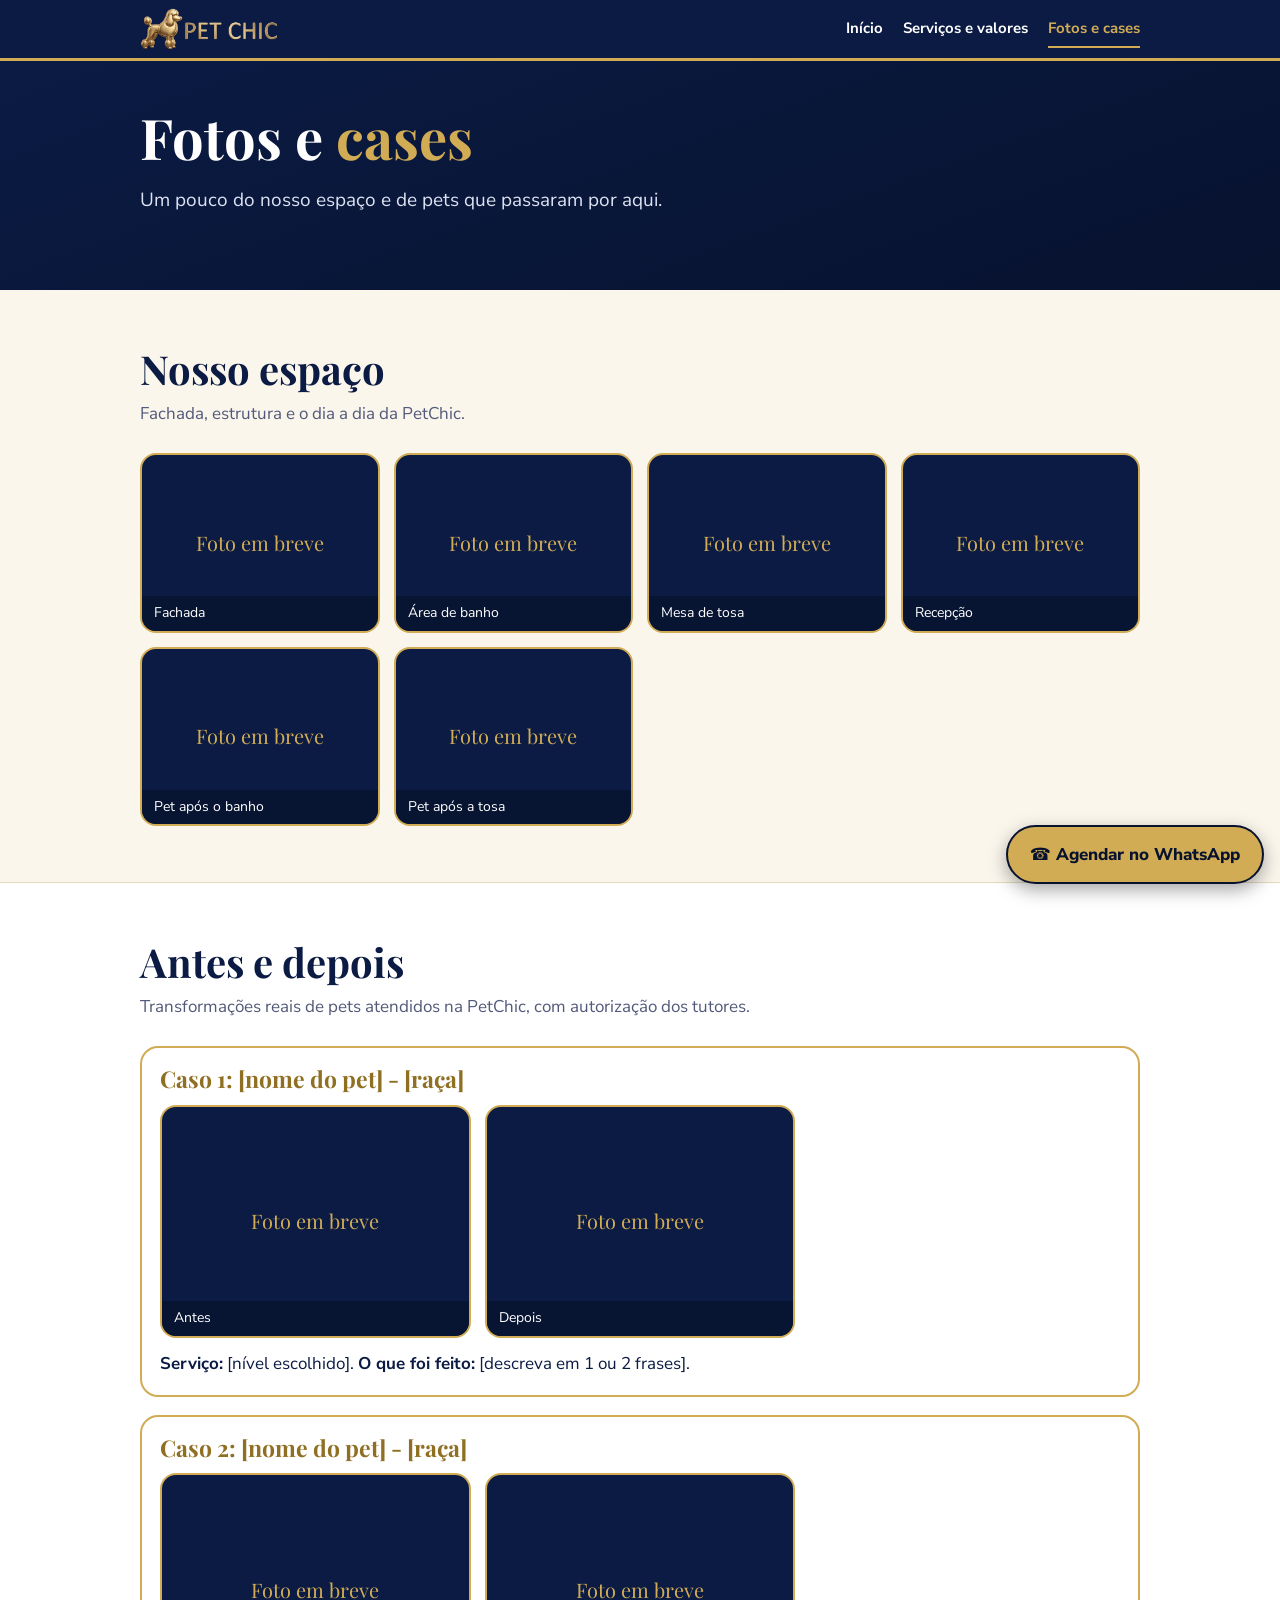
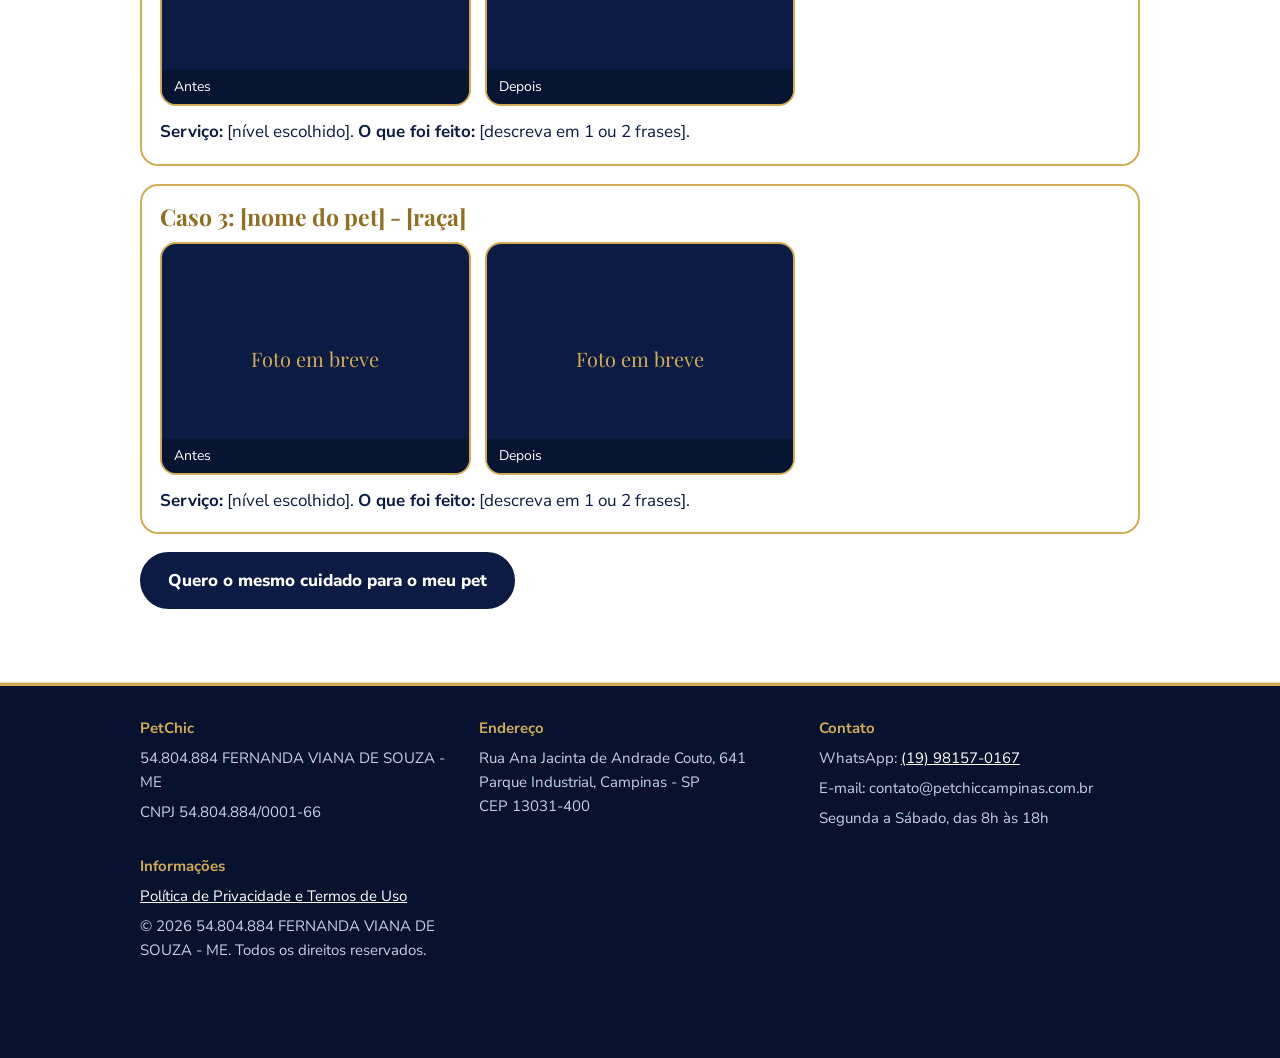
==== fotos-e-cases.html @ 6bdc1e9a "Update fotos-e-cases.html" ====
<!doctype html>
<html lang="pt-BR"><head><meta charset="utf-8"><meta name="viewport" content="width=device-width, initial-scale=1">
<title>Fotos e cases | PetChic - Banho e tosa em Campinas</title><meta name="description" content="Fotos do espaço da PetChic e casos de antes e depois de pets atendidos em Campinas.">
<link rel="icon" href="assets/favicon.png"><link rel="preconnect" href="https://fonts.googleapis.com"><link rel="preconnect" href="https://fonts.gstatic.com" crossorigin>
<link href="https://fonts.googleapis.com/css2?family=Nunito+Sans:wght@400;700;800&family=Playfair+Display:wght@600;700&display=swap" rel="stylesheet">
<link rel="stylesheet" href="assets/style.css"></head><body>
<header><div class="wrap"><a href="index.html"><img src="assets/logo.png" alt="PetChic - banho e tosa"></a><nav aria-label="Principal"><a href="index.html">Início</a><a href="servicos.html">Serviços e valores</a><a href="fotos-e-cases.html" aria-current="page">Fotos e cases</a></nav></div></header>
<main><div class="hero s"><div class="wrap"><h1>Fotos e <em>cases</em></h1><p>Um pouco do nosso espaço e de pets que passaram por aqui.</p></div></div>
<section><div class="wrap"><h2>Nosso espaço</h2><p class="lead">Fachada, estrutura e o dia a dia da PetChic.</p>
<div class="gal"><figure class="ph"><img src="assets/fotos/espaco-01.jpg" alt="Fachada com grafite" loading="lazy" onerror="this.parentNode.classList.add('empty')"><figcaption>Fachada</figcaption></figure><figure class="ph"><img src="assets/fotos/espaco-02.jpg" alt="Área de banho" loading="lazy" onerror="this.parentNode.classList.add('empty')"><figcaption>Área de banho</figcaption></figure><figure class="ph"><img src="assets/fotos/espaco-03.jpg" alt="Mesa de tosa" loading="lazy" onerror="this.parentNode.classList.add('empty')"><figcaption>Mesa de tosa</figcaption></figure><figure class="ph"><img src="assets/fotos/espaco-04.jpg" alt="Recepção" loading="lazy" onerror="this.parentNode.classList.add('empty')"><figcaption>Recepção</figcaption></figure><figure class="ph"><img src="assets/fotos/pet-01.jpg" alt="Pet após o banho" loading="lazy" onerror="this.parentNode.classList.add('empty')"><figcaption>Pet após o banho</figcaption></figure><figure class="ph"><img src="assets/fotos/pet-02.jpg" alt="Pet após a tosa" loading="lazy" onerror="this.parentNode.classList.add('empty')"><figcaption>Pet após a tosa</figcaption></figure></div></div></section>
<section class="alt"><div class="wrap"><h2>Antes e depois</h2><p class="lead">Transformações reais de pets atendidos na PetChic, com autorização dos tutores.</p><div class="case"><h3>Caso 1: [nome do pet] - [raça]</h3><div class="gal"><figure class="ph"><img src="assets/fotos/case1-antes.jpg" alt="Antes" loading="lazy" onerror="this.parentNode.classList.add('empty')"><figcaption>Antes</figcaption></figure><figure class="ph"><img src="assets/fotos/case1-depois.jpg" alt="Depois" loading="lazy" onerror="this.parentNode.classList.add('empty')"><figcaption>Depois</figcaption></figure></div><p><b>Serviço:</b> [nível escolhido]. <b>O que foi feito:</b> [descreva em 1 ou 2 frases].</p></div><div class="case"><h3>Caso 2: [nome do pet] - [raça]</h3><div class="gal"><figure class="ph"><img src="assets/fotos/case2-antes.jpg" alt="Antes" loading="lazy" onerror="this.parentNode.classList.add('empty')"><figcaption>Antes</figcaption></figure><figure class="ph"><img src="assets/fotos/case2-depois.jpg" alt="Depois" loading="lazy" onerror="this.parentNode.classList.add('empty')"><figcaption>Depois</figcaption></figure></div><p><b>Serviço:</b> [nível escolhido]. <b>O que foi feito:</b> [descreva em 1 ou 2 frases].</p></div><div class="case"><h3>Caso 3: [nome do pet] - [raça]</h3><div class="gal"><figure class="ph"><img src="assets/fotos/case3-antes.jpg" alt="Antes" loading="lazy" onerror="this.parentNode.classList.add('empty')"><figcaption>Antes</figcaption></figure><figure class="ph"><img src="assets/fotos/case3-depois.jpg" alt="Depois" loading="lazy" onerror="this.parentNode.classList.add('empty')"><figcaption>Depois</figcaption></figure></div><p><b>Serviço:</b> [nível escolhido]. <b>O que foi feito:</b> [descreva em 1 ou 2 frases].</p></div>
<p><a class="btn n" href="https://wa.me/5519981570167?text=Ol%C3%A1%21%20Vim%20pelo%20site%20da%20PetChic%20e%20gostaria%20de%20agendar%20um%20atendimento." target="_blank" rel="noopener">Quero o mesmo cuidado para o meu pet</a></p></div></section></main>
<footer><div class="wrap">
<div><p><b>PetChic</b></p><p>54.804.884 FERNANDA VIANA DE SOUZA - ME</p><p>CNPJ 54.804.884/0001-66</p></div>
<div><p><b>Endereço</b></p><p>Rua Ana Jacinta de Andrade Couto, 641<br>Parque Industrial, Campinas - SP<br>CEP 13031-400</p></div>
<div><p><b>Contato</b></p><p>WhatsApp: <a href="https://wa.me/5519981570167?text=Ol%C3%A1%21%20Vim%20pelo%20site%20da%20PetChic%20e%20gostaria%20de%20agendar%20um%20atendimento.">(19) 98157-0167</a></p><p>E-mail: contato@petchiccampinas.com.br</p><p>Segunda a Sábado, das 8h às 18h</p></div>
<div><p><b>Informações</b></p><p><a href="privacidade.html">Política de Privacidade e Termos de Uso</a></p><p>&copy; 2026 54.804.884 FERNANDA VIANA DE SOUZA - ME. Todos os direitos reservados.</p></div>
</div></footer>
<a class="wa" href="https://wa.me/5519981570167?text=Ol%C3%A1%21%20Vim%20pelo%20site%20da%20PetChic%20e%20gostaria%20de%20agendar%20um%20atendimento." target="_blank" rel="noopener" aria-label="Agendar pelo WhatsApp">&#9742; <span>Agendar no WhatsApp</span></a>
</body></html>
---- assets/style.css ----
:root{--navy:#0B1B44;--navy2:#07122E;--gold:#D1AC55;--gold2:#8F6F22;--cream:#FAF6EC;--ink:#0B1B44;--mut:#52597A;--line:#E3D9BC}
*{box-sizing:border-box}html{scroll-behavior:smooth}
body{margin:0;font-family:'Nunito Sans',system-ui,sans-serif;color:var(--ink);background:var(--cream);line-height:1.6;font-size:17px}
h1,h2,h3,h4{font-family:'Playfair Display',Georgia,serif;line-height:1.15;margin:0}
a{color:inherit}:focus-visible{outline:3px solid var(--gold);outline-offset:3px}
.wrap{max-width:1040px;margin:0 auto;padding:0 20px}
.btn{display:inline-block;background:var(--gold);color:var(--navy2);font-weight:800;text-decoration:none;padding:13px 26px;border-radius:99px;border:2px solid var(--gold);min-height:46px}
.btn:hover{background:transparent;color:var(--gold)}.btn.o{background:transparent;color:#fff;border-color:var(--gold)}.btn.o:hover{background:var(--gold);color:var(--navy2)}
.btn.n{background:var(--navy);border-color:var(--navy);color:#fff}.btn.n:hover{background:transparent;color:var(--navy)}
header{background:var(--navy);border-bottom:3px solid var(--gold);position:sticky;top:0;z-index:5}
header .wrap{display:flex;align-items:center;justify-content:space-between;gap:10px 20px;flex-wrap:wrap;padding-top:8px;padding-bottom:8px}
header img{height:42px;width:auto;display:block}
nav{display:flex;gap:6px 20px;flex-wrap:wrap}nav a{color:#fff;text-decoration:none;font-weight:700;font-size:15px;padding:6px 0;border-bottom:2px solid transparent}
nav a:hover,nav a[aria-current]{border-color:var(--gold);color:var(--gold)}
.hero{background:linear-gradient(160deg,var(--navy),var(--navy2));color:#fff;padding:60px 0 68px}
.hero.s{padding:44px 0 48px}.hero h1{font-size:clamp(34px,5.5vw,56px);max-width:16em}.hero h1 em{color:var(--gold);font-style:normal}
.hero p{font-size:19px;max-width:36em;color:#DCE2F2;margin:16px 0 26px}.row{display:flex;flex-wrap:wrap;gap:12px}
.facts{background:var(--gold);color:var(--navy2)}.facts ul{list-style:none;margin:0;padding:12px 0;display:flex;flex-wrap:wrap;gap:6px 30px;font-weight:800}
section{padding:56px 0}section h2{font-size:clamp(28px,4vw,40px);margin-bottom:8px}.lead{color:var(--mut);max-width:40em;margin:0 0 26px}
.alt{background:#fff;border-top:1px solid var(--line);border-bottom:1px solid var(--line)}
.cards{display:grid;grid-template-columns:repeat(auto-fit,minmax(250px,1fr));gap:16px}
.card{background:#fff;border:2px solid var(--gold);border-radius:18px;padding:20px}.alt .card{background:var(--cream)}
.card.hl{background:var(--navy);color:#fff}.card h3,.card h4{font-size:22px;color:var(--gold2)}.hl h3,.hl h4{color:var(--gold)}
.tag{display:inline-block;background:var(--gold);color:var(--navy2);font-size:12px;font-weight:800;letter-spacing:.08em;padding:2px 12px;border-radius:99px;margin-bottom:6px}
.price{font-family:'Playfair Display',Georgia,serif;font-size:40px;font-weight:700;margin:2px 0 8px}.price small{font-size:16px;font-family:'Nunito Sans',sans-serif;font-weight:800}
.card ul{margin:0;padding-left:20px;font-size:16px}.card li{margin-bottom:4px}.card li::marker{color:var(--gold)}
.grp{margin-top:34px}.grp h3{font-size:28px;border-bottom:3px solid var(--gold);display:inline-block;margin-bottom:14px}
.note{margin-top:22px;background:#fff;border:2px solid var(--line);border-radius:14px;padding:16px 20px}
.pack{background:var(--navy);color:#fff;border-radius:18px;padding:22px 26px;display:flex;flex-wrap:wrap;align-items:center;justify-content:space-between;gap:16px;margin-top:30px}
.pack h3{color:var(--gold)}.pack p{margin:4px 0 0;color:#DCE2F2}
.steps{list-style:none;counter-reset:s;margin:0;padding:0;display:grid;grid-template-columns:repeat(auto-fit,minmax(240px,1fr));gap:16px}
.steps li{counter-increment:s;background:#fff;border:2px solid var(--gold);border-radius:18px;padding:20px}
.steps li::before{content:counter(s);display:flex;align-items:center;justify-content:center;width:40px;height:40px;border-radius:50%;background:var(--navy);color:var(--gold);font-family:'Playfair Display',serif;font-weight:700;font-size:20px;margin-bottom:10px}
.two{display:grid;grid-template-columns:repeat(auto-fit,minmax(290px,1fr));gap:30px;align-items:start}.two p{margin:0 0 12px}
.gal{display:grid;grid-template-columns:repeat(auto-fill,minmax(230px,1fr));gap:14px}
.ph{position:relative;aspect-ratio:4/3;border-radius:16px;overflow:hidden;background:var(--navy);border:2px solid var(--gold);margin:0}
.ph img{width:100%;height:100%;object-fit:cover;display:block}.ph figcaption{position:absolute;left:0;right:0;bottom:0;background:rgba(7,18,46,.78);color:#fff;font-size:14px;padding:6px 12px}
.ph.empty img{display:none}.ph.empty::before{content:"Foto em breve";position:absolute;inset:0;display:flex;align-items:center;justify-content:center;color:var(--gold);font-family:'Playfair Display',serif;font-size:20px}
.case{background:#fff;border:2px solid var(--gold);border-radius:18px;padding:18px;margin-bottom:18px}.case .gal{margin:12px 0}.case h3{font-size:23px;color:var(--gold2)}.case p{margin:6px 0 0}
.legal h2{font-size:24px;margin:28px 0 6px}.legal p,.legal li{max-width:46em}
footer{background:var(--navy2);color:#C9D0E6;padding:30px 0 90px;font-size:15px;border-top:3px solid var(--gold)}
footer .wrap{display:grid;grid-template-columns:repeat(auto-fit,minmax(260px,1fr));gap:18px}footer b{color:var(--gold)}footer a{color:#fff}footer p{margin:0 0 6px}
.wa{position:fixed;right:16px;bottom:16px;z-index:9;background:var(--gold);color:var(--navy2);font-weight:800;text-decoration:none;padding:14px 22px;border-radius:99px;box-shadow:0 6px 18px rgba(0,0,0,.35);border:2px solid var(--navy2)}
.wa:hover{background:#fff}
@media(max-width:560px){section{padding:42px 0}.hero{padding:42px 0 48px}header img{height:36px}.wa span{display:none}}
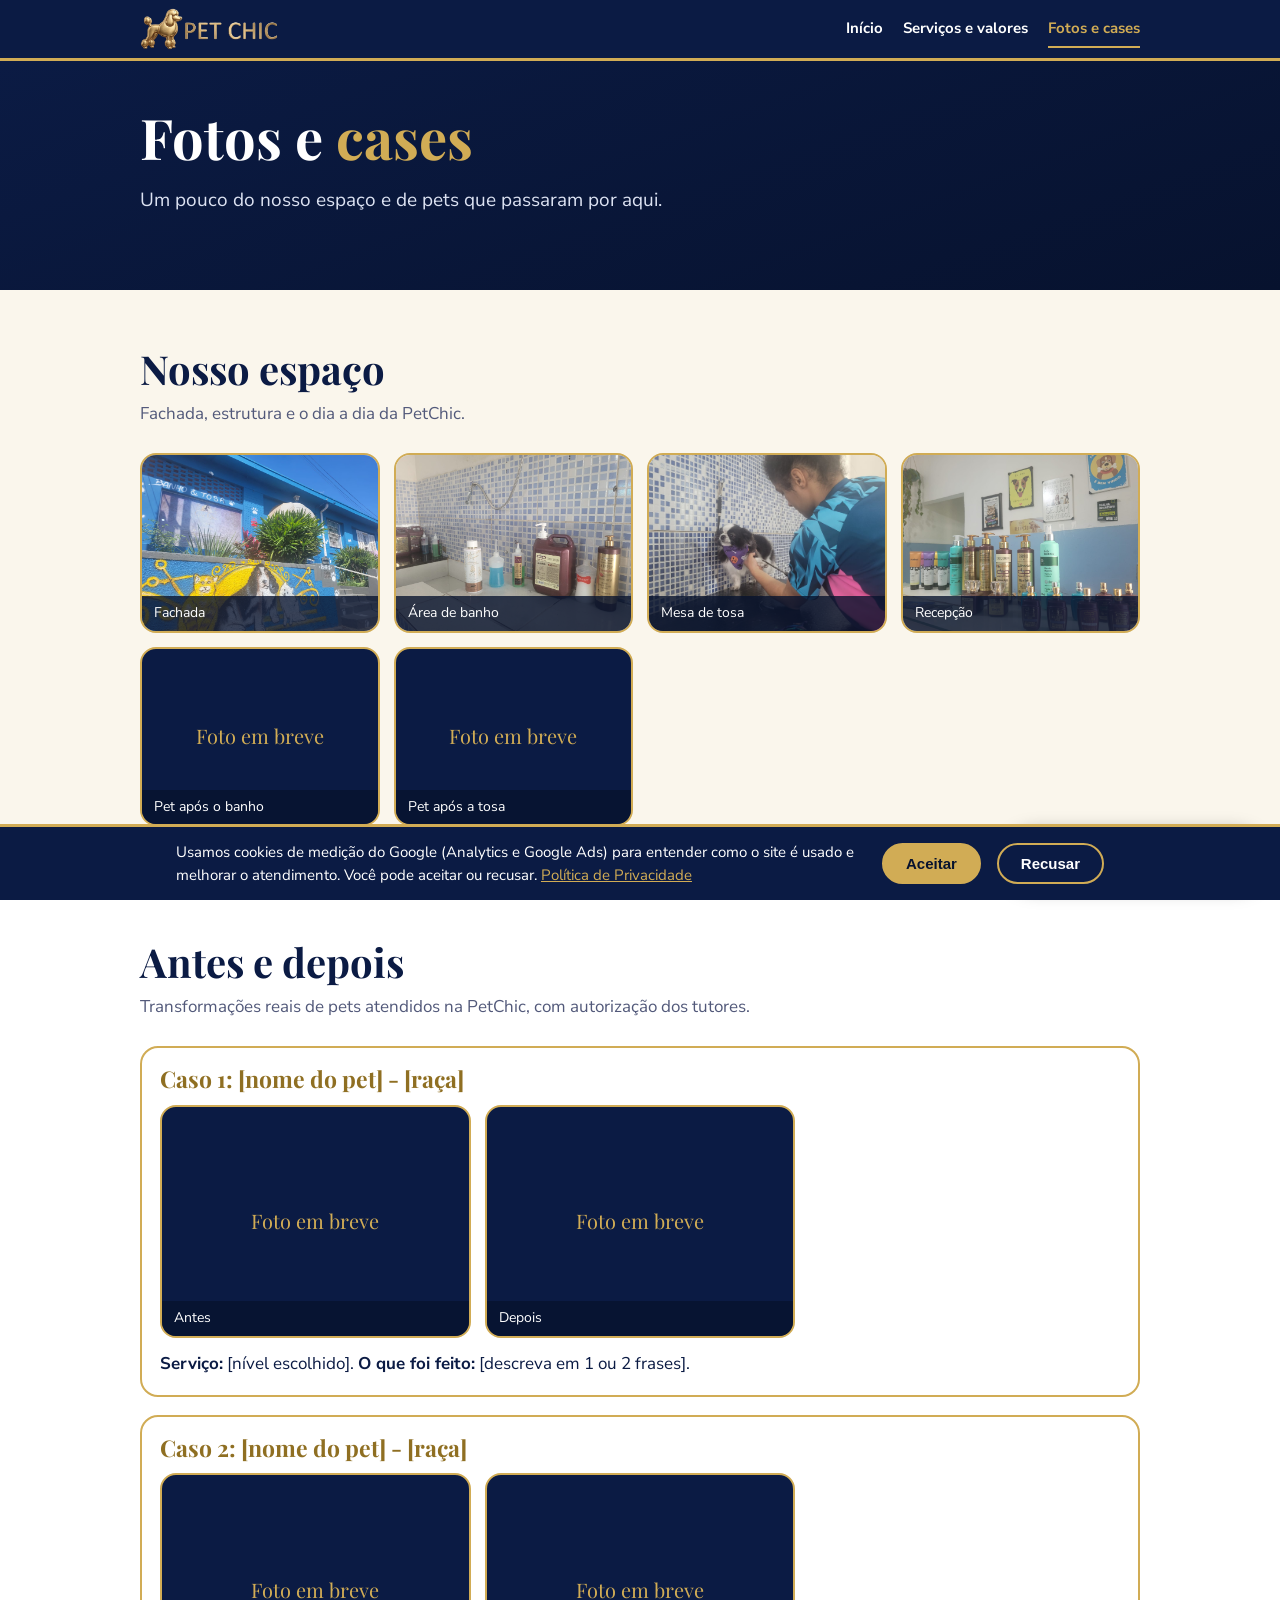
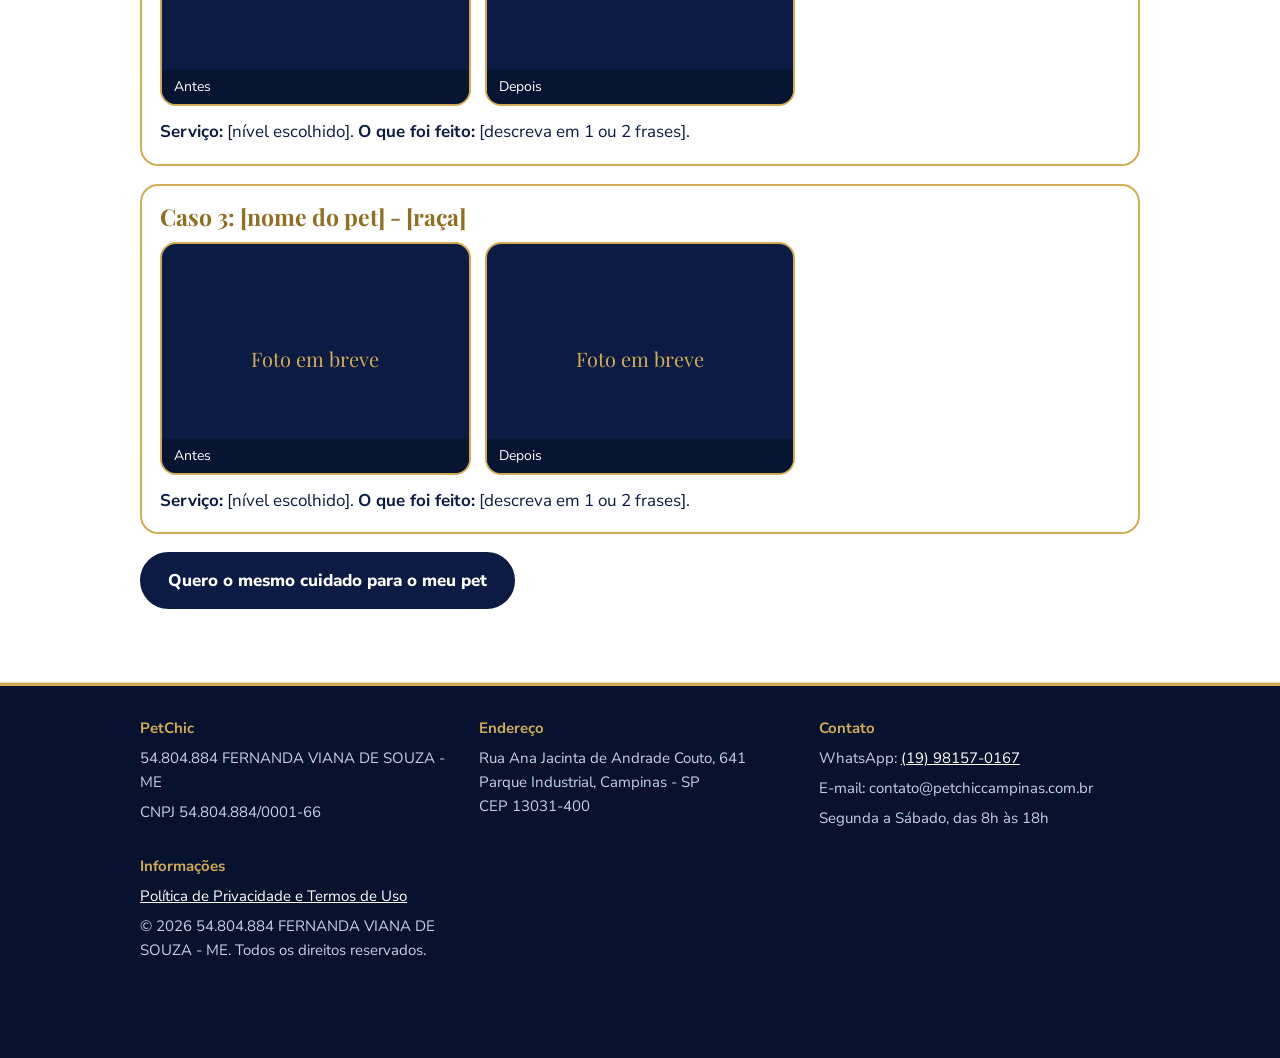
==== commit 2ff0794c: "Update fotos-e-cases.html" ====
--- a/fotos-e-cases.html
+++ b/fotos-e-cases.html
@@ -3,11 +3,25 @@
 <title>Fotos e cases | PetChic - Banho e tosa em Campinas</title><meta name="description" content="Fotos do espaço da PetChic e casos de antes e depois de pets atendidos em Campinas.">
 <link rel="icon" href="assets/favicon.png"><link rel="preconnect" href="https://fonts.googleapis.com"><link rel="preconnect" href="https://fonts.gstatic.com" crossorigin>
 <link href="https://fonts.googleapis.com/css2?family=Nunito+Sans:wght@400;700;800&family=Playfair+Display:wght@600;700&display=swap" rel="stylesheet">
-<link rel="stylesheet" href="assets/style.css"></head><body>
+<!-- Google tag (gtag.js) com consentimento -->
+<script async src="https://www.googletagmanager.com/gtag/js?id=G-45F5E4JEN6"></script>
+<script>
+  window.dataLayer = window.dataLayer || [];
+  function gtag(){dataLayer.push(arguments);}
+  gtag('consent', 'default', {
+    analytics_storage: 'denied', ad_storage: 'denied',
+    ad_user_data: 'denied', ad_personalization: 'denied',
+    wait_for_update: 500
+  });
+  gtag('js', new Date());
+  gtag('config', 'G-45F5E4JEN6');
+</script>
+<script src="assets/tracking.js" defer></script>
+  <link rel="stylesheet" href="assets/style.css"></head><body>
 <header><div class="wrap"><a href="index.html"><img src="assets/logo.png" alt="PetChic - banho e tosa"></a><nav aria-label="Principal"><a href="index.html">Início</a><a href="servicos.html">Serviços e valores</a><a href="fotos-e-cases.html" aria-current="page">Fotos e cases</a></nav></div></header>
 <main><div class="hero s"><div class="wrap"><h1>Fotos e <em>cases</em></h1><p>Um pouco do nosso espaço e de pets que passaram por aqui.</p></div></div>
 <section><div class="wrap"><h2>Nosso espaço</h2><p class="lead">Fachada, estrutura e o dia a dia da PetChic.</p>
-<div class="gal"><figure class="ph"><img src="assets/fotos/espaco-01.jpg" alt="Fachada com grafite" loading="lazy" onerror="this.parentNode.classList.add('empty')"><figcaption>Fachada</figcaption></figure><figure class="ph"><img src="assets/fotos/espaco-02.jpg" alt="Área de banho" loading="lazy" onerror="this.parentNode.classList.add('empty')"><figcaption>Área de banho</figcaption></figure><figure class="ph"><img src="assets/fotos/espaco-03.jpg" alt="Mesa de tosa" loading="lazy" onerror="this.parentNode.classList.add('empty')"><figcaption>Mesa de tosa</figcaption></figure><figure class="ph"><img src="assets/fotos/espaco-04.jpg" alt="Recepção" loading="lazy" onerror="this.parentNode.classList.add('empty')"><figcaption>Recepção</figcaption></figure><figure class="ph"><img src="assets/fotos/pet-01.jpg" alt="Pet após o banho" loading="lazy" onerror="this.parentNode.classList.add('empty')"><figcaption>Pet após o banho</figcaption></figure><figure class="ph"><img src="assets/fotos/pet-02.jpg" alt="Pet após a tosa" loading="lazy" onerror="this.parentNode.classList.add('empty')"><figcaption>Pet após a tosa</figcaption></figure></div></div></section>
+<div class="gal"><figure class="ph"><img src="assets/fotos/espaco-01.jpeg" alt="Fachada com grafite" loading="lazy" onerror="this.parentNode.classList.add('empty')"><figcaption>Fachada</figcaption></figure><figure class="ph"><img src="assets/fotos/espaco-02.jpeg" alt="Área de banho" loading="lazy" onerror="this.parentNode.classList.add('empty')"><figcaption>Área de banho</figcaption></figure><figure class="ph"><img src="assets/fotos/espaco-03.jpeg" alt="Mesa de tosa" loading="lazy" onerror="this.parentNode.classList.add('empty')"><figcaption>Mesa de tosa</figcaption></figure><figure class="ph"><img src="assets/fotos/espaco-04.jpeg" alt="Recepção" loading="lazy" onerror="this.parentNode.classList.add('empty')"><figcaption>Recepção</figcaption></figure><figure class="ph"><img src="assets/fotos/pet-01.jpg" alt="Pet após o banho" loading="lazy" onerror="this.parentNode.classList.add('empty')"><figcaption>Pet após o banho</figcaption></figure><figure class="ph"><img src="assets/fotos/pet-02.jpg" alt="Pet após a tosa" loading="lazy" onerror="this.parentNode.classList.add('empty')"><figcaption>Pet após a tosa</figcaption></figure></div></div></section>
 <section class="alt"><div class="wrap"><h2>Antes e depois</h2><p class="lead">Transformações reais de pets atendidos na PetChic, com autorização dos tutores.</p><div class="case"><h3>Caso 1: [nome do pet] - [raça]</h3><div class="gal"><figure class="ph"><img src="assets/fotos/case1-antes.jpg" alt="Antes" loading="lazy" onerror="this.parentNode.classList.add('empty')"><figcaption>Antes</figcaption></figure><figure class="ph"><img src="assets/fotos/case1-depois.jpg" alt="Depois" loading="lazy" onerror="this.parentNode.classList.add('empty')"><figcaption>Depois</figcaption></figure></div><p><b>Serviço:</b> [nível escolhido]. <b>O que foi feito:</b> [descreva em 1 ou 2 frases].</p></div><div class="case"><h3>Caso 2: [nome do pet] - [raça]</h3><div class="gal"><figure class="ph"><img src="assets/fotos/case2-antes.jpg" alt="Antes" loading="lazy" onerror="this.parentNode.classList.add('empty')"><figcaption>Antes</figcaption></figure><figure class="ph"><img src="assets/fotos/case2-depois.jpg" alt="Depois" loading="lazy" onerror="this.parentNode.classList.add('empty')"><figcaption>Depois</figcaption></figure></div><p><b>Serviço:</b> [nível escolhido]. <b>O que foi feito:</b> [descreva em 1 ou 2 frases].</p></div><div class="case"><h3>Caso 3: [nome do pet] - [raça]</h3><div class="gal"><figure class="ph"><img src="assets/fotos/case3-antes.jpg" alt="Antes" loading="lazy" onerror="this.parentNode.classList.add('empty')"><figcaption>Antes</figcaption></figure><figure class="ph"><img src="assets/fotos/case3-depois.jpg" alt="Depois" loading="lazy" onerror="this.parentNode.classList.add('empty')"><figcaption>Depois</figcaption></figure></div><p><b>Serviço:</b> [nível escolhido]. <b>O que foi feito:</b> [descreva em 1 ou 2 frases].</p></div>
 <p><a class="btn n" href="https://wa.me/5519981570167?text=Ol%C3%A1%21%20Vim%20pelo%20site%20da%20PetChic%20e%20gostaria%20de%20agendar%20um%20atendimento." target="_blank" rel="noopener">Quero o mesmo cuidado para o meu pet</a></p></div></section></main>
 <footer><div class="wrap">
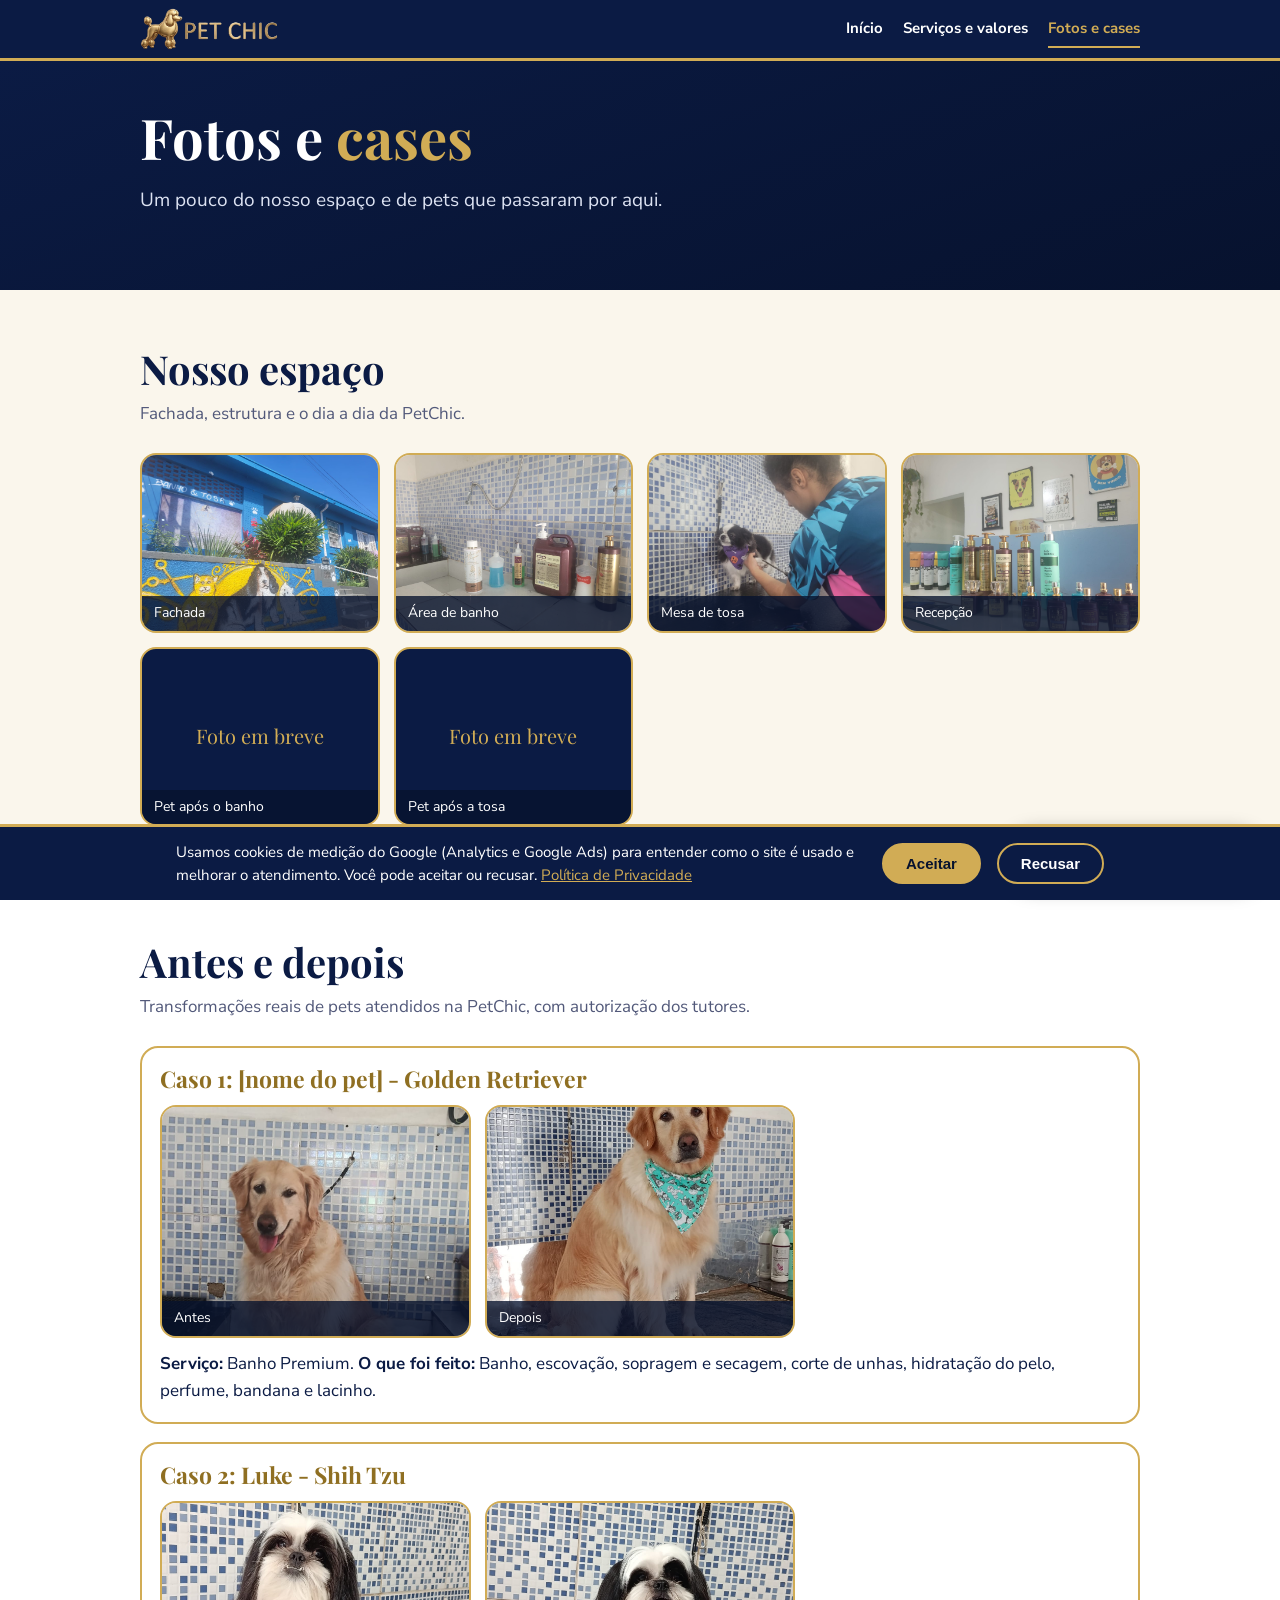
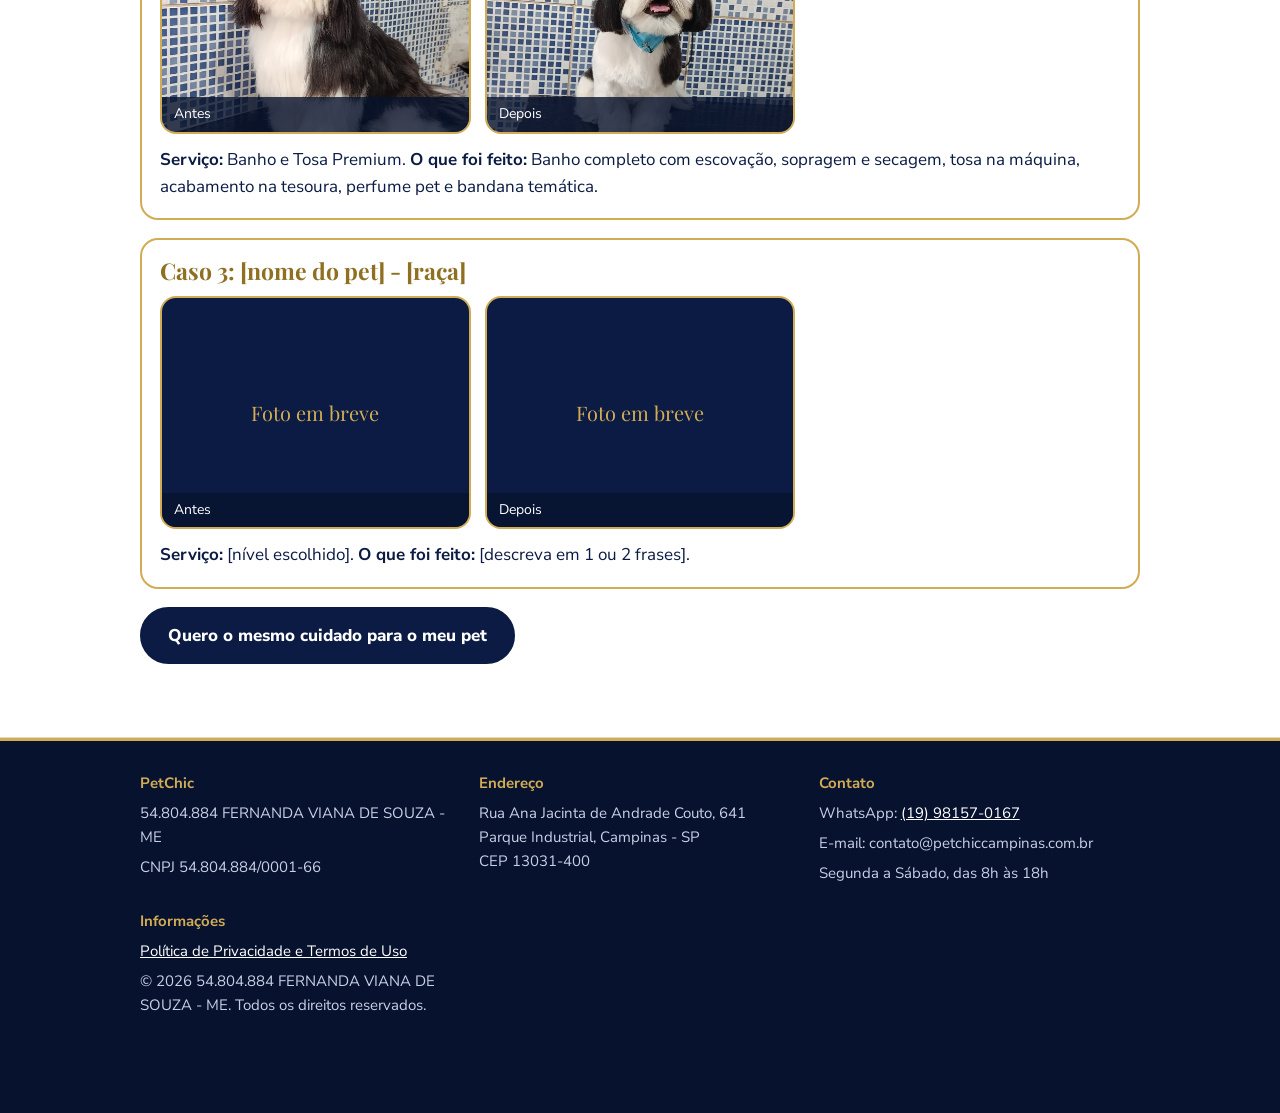
==== commit d67d1520: "Update fotos-e-cases.html" ====
--- a/fotos-e-cases.html
+++ b/fotos-e-cases.html
@@ -22,7 +22,7 @@
 <main><div class="hero s"><div class="wrap"><h1>Fotos e <em>cases</em></h1><p>Um pouco do nosso espaço e de pets que passaram por aqui.</p></div></div>
 <section><div class="wrap"><h2>Nosso espaço</h2><p class="lead">Fachada, estrutura e o dia a dia da PetChic.</p>
 <div class="gal"><figure class="ph"><img src="assets/fotos/espaco-01.jpeg" alt="Fachada com grafite" loading="lazy" onerror="this.parentNode.classList.add('empty')"><figcaption>Fachada</figcaption></figure><figure class="ph"><img src="assets/fotos/espaco-02.jpeg" alt="Área de banho" loading="lazy" onerror="this.parentNode.classList.add('empty')"><figcaption>Área de banho</figcaption></figure><figure class="ph"><img src="assets/fotos/espaco-03.jpeg" alt="Mesa de tosa" loading="lazy" onerror="this.parentNode.classList.add('empty')"><figcaption>Mesa de tosa</figcaption></figure><figure class="ph"><img src="assets/fotos/espaco-04.jpeg" alt="Recepção" loading="lazy" onerror="this.parentNode.classList.add('empty')"><figcaption>Recepção</figcaption></figure><figure class="ph"><img src="assets/fotos/pet-01.jpg" alt="Pet após o banho" loading="lazy" onerror="this.parentNode.classList.add('empty')"><figcaption>Pet após o banho</figcaption></figure><figure class="ph"><img src="assets/fotos/pet-02.jpg" alt="Pet após a tosa" loading="lazy" onerror="this.parentNode.classList.add('empty')"><figcaption>Pet após a tosa</figcaption></figure></div></div></section>
-<section class="alt"><div class="wrap"><h2>Antes e depois</h2><p class="lead">Transformações reais de pets atendidos na PetChic, com autorização dos tutores.</p><div class="case"><h3>Caso 1: [nome do pet] - [raça]</h3><div class="gal"><figure class="ph"><img src="assets/fotos/case1-antes.jpg" alt="Antes" loading="lazy" onerror="this.parentNode.classList.add('empty')"><figcaption>Antes</figcaption></figure><figure class="ph"><img src="assets/fotos/case1-depois.jpg" alt="Depois" loading="lazy" onerror="this.parentNode.classList.add('empty')"><figcaption>Depois</figcaption></figure></div><p><b>Serviço:</b> [nível escolhido]. <b>O que foi feito:</b> [descreva em 1 ou 2 frases].</p></div><div class="case"><h3>Caso 2: [nome do pet] - [raça]</h3><div class="gal"><figure class="ph"><img src="assets/fotos/case2-antes.jpg" alt="Antes" loading="lazy" onerror="this.parentNode.classList.add('empty')"><figcaption>Antes</figcaption></figure><figure class="ph"><img src="assets/fotos/case2-depois.jpg" alt="Depois" loading="lazy" onerror="this.parentNode.classList.add('empty')"><figcaption>Depois</figcaption></figure></div><p><b>Serviço:</b> [nível escolhido]. <b>O que foi feito:</b> [descreva em 1 ou 2 frases].</p></div><div class="case"><h3>Caso 3: [nome do pet] - [raça]</h3><div class="gal"><figure class="ph"><img src="assets/fotos/case3-antes.jpg" alt="Antes" loading="lazy" onerror="this.parentNode.classList.add('empty')"><figcaption>Antes</figcaption></figure><figure class="ph"><img src="assets/fotos/case3-depois.jpg" alt="Depois" loading="lazy" onerror="this.parentNode.classList.add('empty')"><figcaption>Depois</figcaption></figure></div><p><b>Serviço:</b> [nível escolhido]. <b>O que foi feito:</b> [descreva em 1 ou 2 frases].</p></div>
+<section class="alt"><div class="wrap"><h2>Antes e depois</h2><p class="lead">Transformações reais de pets atendidos na PetChic, com autorização dos tutores.</p><div class="case"><h3>Caso 1: [nome do pet] - Golden Retriever</h3><div class="gal"><figure class="ph"><img src="assets/fotos/case1-antes.jpeg" alt="Antes" loading="lazy" onerror="this.parentNode.classList.add('empty')"><figcaption>Antes</figcaption></figure><figure class="ph"><img src="assets/fotos/case1-depois.jpeg" alt="Depois" loading="lazy" onerror="this.parentNode.classList.add('empty')"><figcaption>Depois</figcaption></figure></div><p><b>Serviço:</b> Banho Premium. <b>O que foi feito:</b> Banho, escovação, sopragem e secagem, corte de unhas, hidratação do pelo, perfume, bandana e lacinho.</p></div><div class="case"><h3>Caso 2: Luke - Shih Tzu</h3><div class="gal"><figure class="ph"><img src="assets/fotos/case2-antes.jpeg" alt="Antes" loading="lazy" onerror="this.parentNode.classList.add('empty')"><figcaption>Antes</figcaption></figure><figure class="ph"><img src="assets/fotos/case2-depois.jpeg" alt="Depois" loading="lazy" onerror="this.parentNode.classList.add('empty')"><figcaption>Depois</figcaption></figure></div><p><b>Serviço:</b> Banho e Tosa Premium. <b>O que foi feito:</b> Banho completo com escovação, sopragem e secagem, tosa na máquina, acabamento na tesoura, perfume pet e bandana temática.</p></div><div class="case"><h3>Caso 3: [nome do pet] - [raça]</h3><div class="gal"><figure class="ph"><img src="assets/fotos/case3-antes.jpeg" alt="Antes" loading="lazy" onerror="this.parentNode.classList.add('empty')"><figcaption>Antes</figcaption></figure><figure class="ph"><img src="assets/fotos/case3-depois.jpeg" alt="Depois" loading="lazy" onerror="this.parentNode.classList.add('empty')"><figcaption>Depois</figcaption></figure></div><p><b>Serviço:</b> [nível escolhido]. <b>O que foi feito:</b> [descreva em 1 ou 2 frases].</p></div>
 <p><a class="btn n" href="https://wa.me/5519981570167?text=Ol%C3%A1%21%20Vim%20pelo%20site%20da%20PetChic%20e%20gostaria%20de%20agendar%20um%20atendimento." target="_blank" rel="noopener">Quero o mesmo cuidado para o meu pet</a></p></div></section></main>
 <footer><div class="wrap">
 <div><p><b>PetChic</b></p><p>54.804.884 FERNANDA VIANA DE SOUZA - ME</p><p>CNPJ 54.804.884/0001-66</p></div>
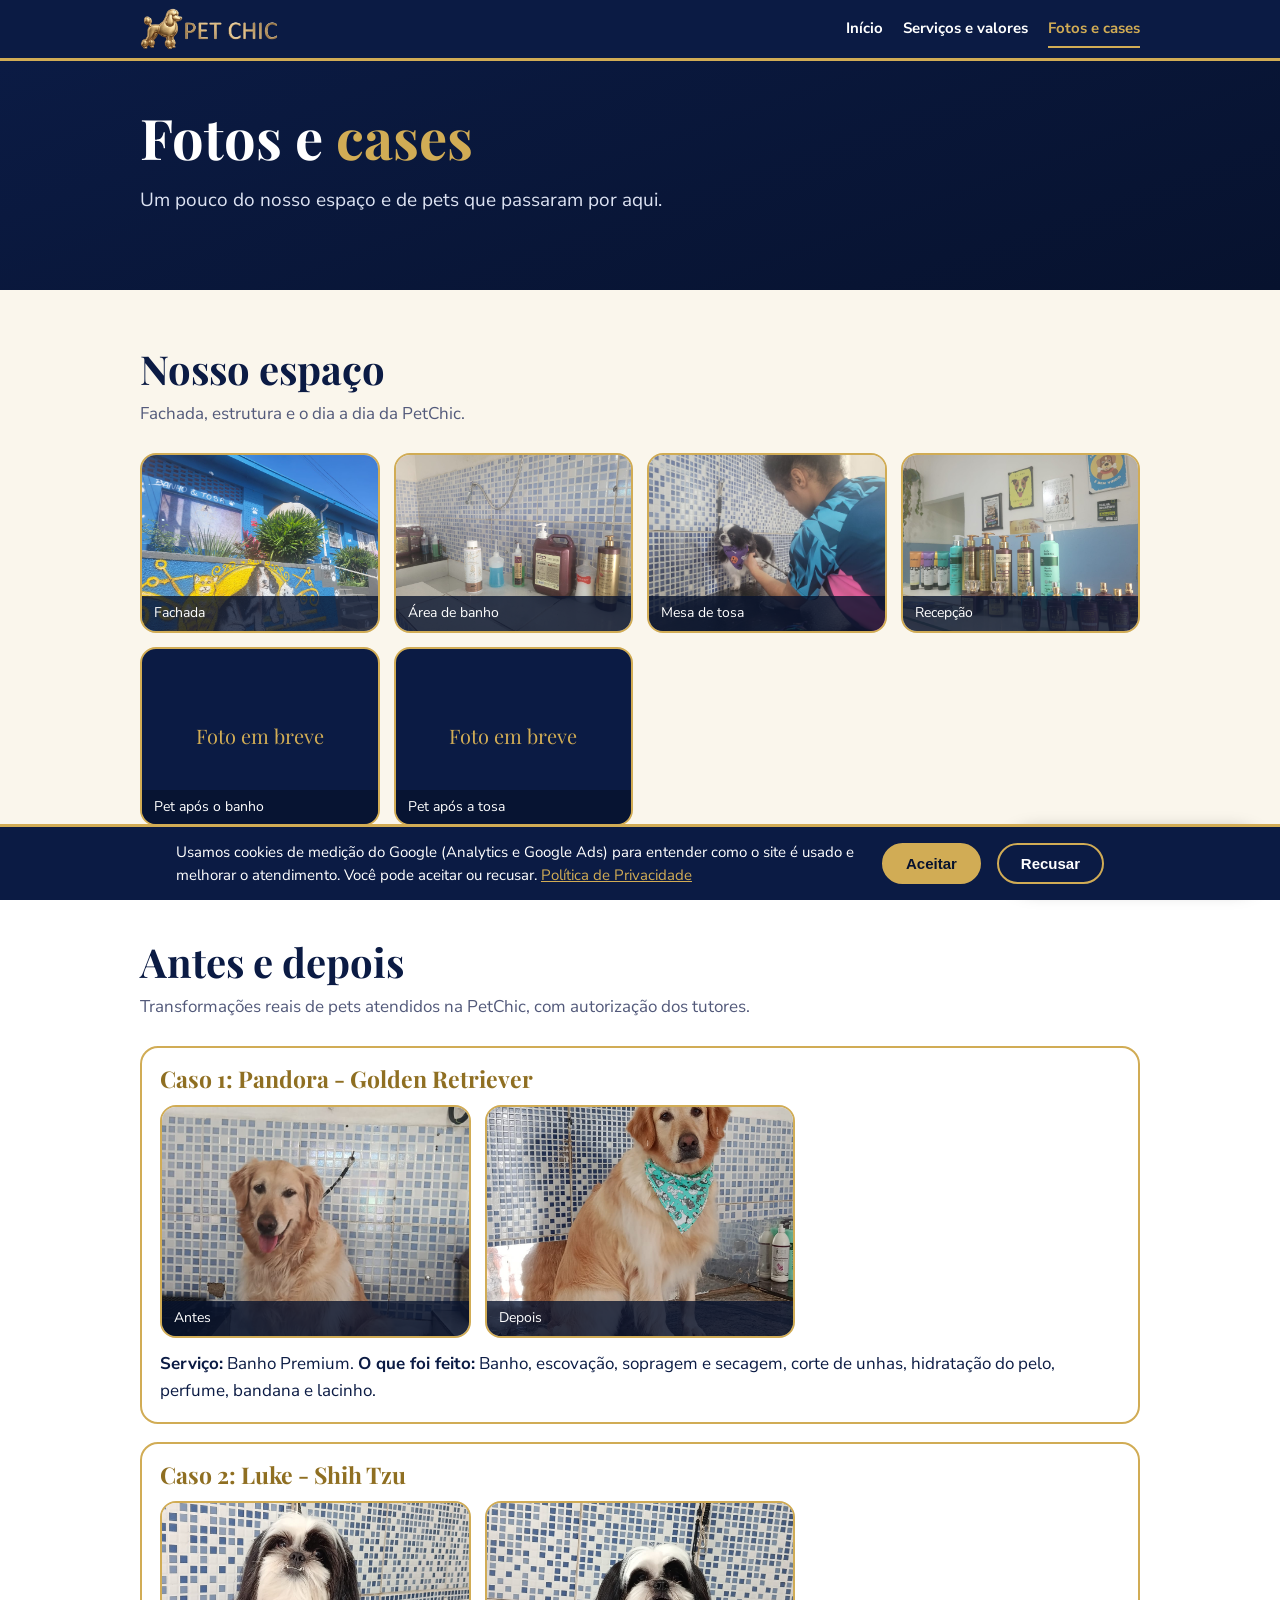
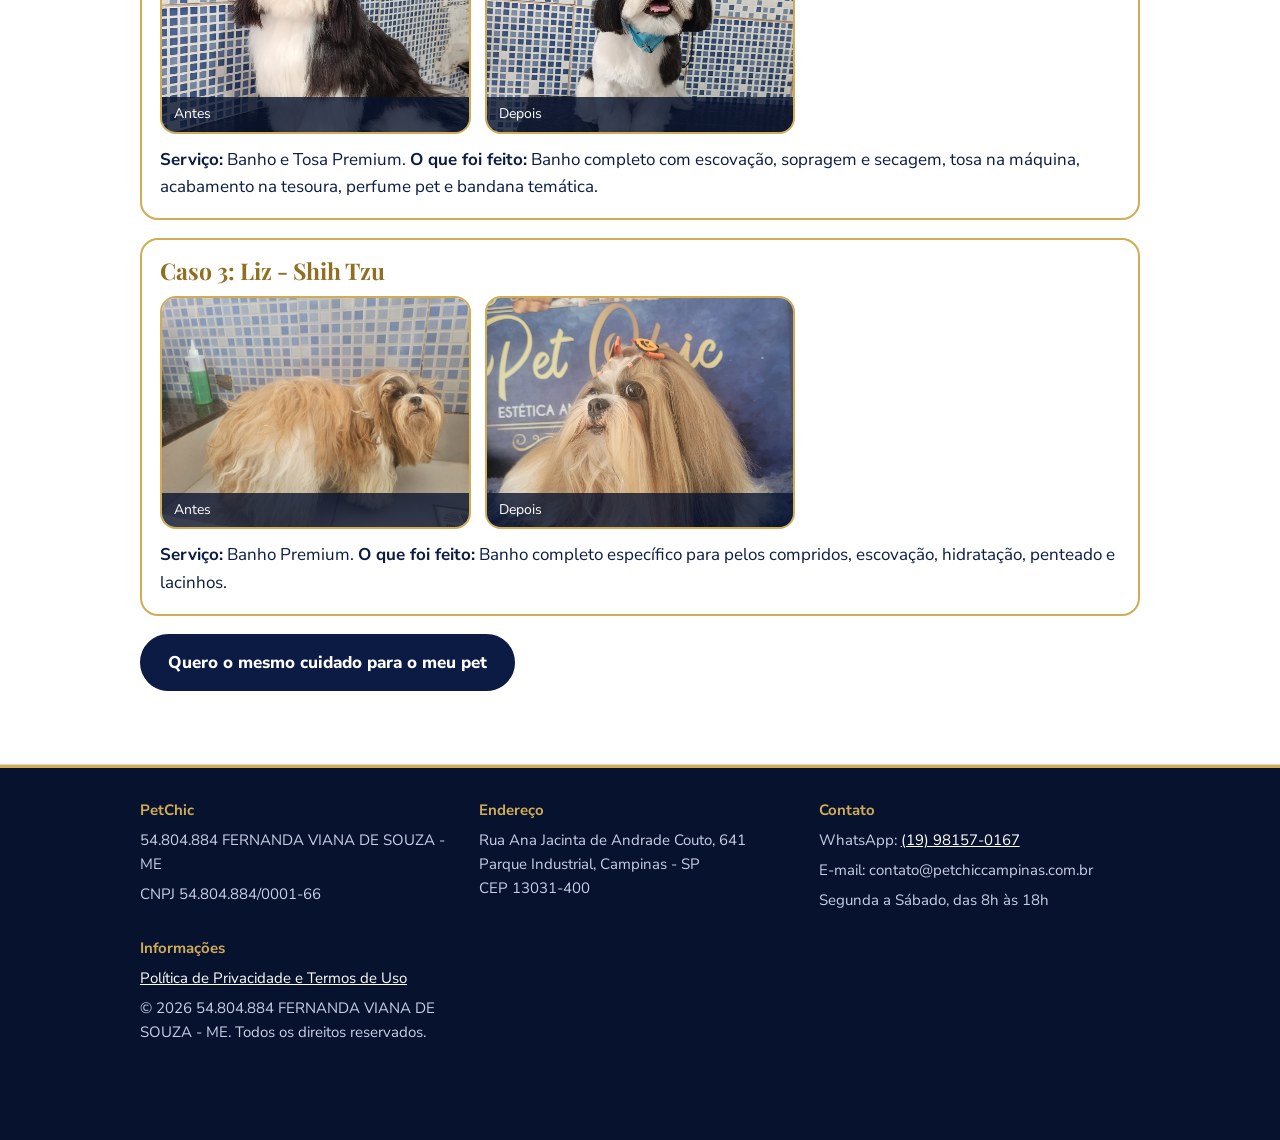
==== commit 47f34253: "Update fotos-e-cases.html" ====
--- a/fotos-e-cases.html
+++ b/fotos-e-cases.html
@@ -22,7 +22,7 @@
 <main><div class="hero s"><div class="wrap"><h1>Fotos e <em>cases</em></h1><p>Um pouco do nosso espaço e de pets que passaram por aqui.</p></div></div>
 <section><div class="wrap"><h2>Nosso espaço</h2><p class="lead">Fachada, estrutura e o dia a dia da PetChic.</p>
 <div class="gal"><figure class="ph"><img src="assets/fotos/espaco-01.jpeg" alt="Fachada com grafite" loading="lazy" onerror="this.parentNode.classList.add('empty')"><figcaption>Fachada</figcaption></figure><figure class="ph"><img src="assets/fotos/espaco-02.jpeg" alt="Área de banho" loading="lazy" onerror="this.parentNode.classList.add('empty')"><figcaption>Área de banho</figcaption></figure><figure class="ph"><img src="assets/fotos/espaco-03.jpeg" alt="Mesa de tosa" loading="lazy" onerror="this.parentNode.classList.add('empty')"><figcaption>Mesa de tosa</figcaption></figure><figure class="ph"><img src="assets/fotos/espaco-04.jpeg" alt="Recepção" loading="lazy" onerror="this.parentNode.classList.add('empty')"><figcaption>Recepção</figcaption></figure><figure class="ph"><img src="assets/fotos/pet-01.jpg" alt="Pet após o banho" loading="lazy" onerror="this.parentNode.classList.add('empty')"><figcaption>Pet após o banho</figcaption></figure><figure class="ph"><img src="assets/fotos/pet-02.jpg" alt="Pet após a tosa" loading="lazy" onerror="this.parentNode.classList.add('empty')"><figcaption>Pet após a tosa</figcaption></figure></div></div></section>
-<section class="alt"><div class="wrap"><h2>Antes e depois</h2><p class="lead">Transformações reais de pets atendidos na PetChic, com autorização dos tutores.</p><div class="case"><h3>Caso 1: [nome do pet] - Golden Retriever</h3><div class="gal"><figure class="ph"><img src="assets/fotos/case1-antes.jpeg" alt="Antes" loading="lazy" onerror="this.parentNode.classList.add('empty')"><figcaption>Antes</figcaption></figure><figure class="ph"><img src="assets/fotos/case1-depois.jpeg" alt="Depois" loading="lazy" onerror="this.parentNode.classList.add('empty')"><figcaption>Depois</figcaption></figure></div><p><b>Serviço:</b> Banho Premium. <b>O que foi feito:</b> Banho, escovação, sopragem e secagem, corte de unhas, hidratação do pelo, perfume, bandana e lacinho.</p></div><div class="case"><h3>Caso 2: Luke - Shih Tzu</h3><div class="gal"><figure class="ph"><img src="assets/fotos/case2-antes.jpeg" alt="Antes" loading="lazy" onerror="this.parentNode.classList.add('empty')"><figcaption>Antes</figcaption></figure><figure class="ph"><img src="assets/fotos/case2-depois.jpeg" alt="Depois" loading="lazy" onerror="this.parentNode.classList.add('empty')"><figcaption>Depois</figcaption></figure></div><p><b>Serviço:</b> Banho e Tosa Premium. <b>O que foi feito:</b> Banho completo com escovação, sopragem e secagem, tosa na máquina, acabamento na tesoura, perfume pet e bandana temática.</p></div><div class="case"><h3>Caso 3: [nome do pet] - [raça]</h3><div class="gal"><figure class="ph"><img src="assets/fotos/case3-antes.jpeg" alt="Antes" loading="lazy" onerror="this.parentNode.classList.add('empty')"><figcaption>Antes</figcaption></figure><figure class="ph"><img src="assets/fotos/case3-depois.jpeg" alt="Depois" loading="lazy" onerror="this.parentNode.classList.add('empty')"><figcaption>Depois</figcaption></figure></div><p><b>Serviço:</b> [nível escolhido]. <b>O que foi feito:</b> [descreva em 1 ou 2 frases].</p></div>
+<section class="alt"><div class="wrap"><h2>Antes e depois</h2><p class="lead">Transformações reais de pets atendidos na PetChic, com autorização dos tutores.</p><div class="case"><h3>Caso 1: Pandora - Golden Retriever</h3><div class="gal"><figure class="ph"><img src="assets/fotos/case1-antes.jpeg" alt="Antes" loading="lazy" onerror="this.parentNode.classList.add('empty')"><figcaption>Antes</figcaption></figure><figure class="ph"><img src="assets/fotos/case1-depois.jpeg" alt="Depois" loading="lazy" onerror="this.parentNode.classList.add('empty')"><figcaption>Depois</figcaption></figure></div><p><b>Serviço:</b> Banho Premium. <b>O que foi feito:</b> Banho, escovação, sopragem e secagem, corte de unhas, hidratação do pelo, perfume, bandana e lacinho.</p></div><div class="case"><h3>Caso 2: Luke - Shih Tzu</h3><div class="gal"><figure class="ph"><img src="assets/fotos/case2-antes.jpeg" alt="Antes" loading="lazy" onerror="this.parentNode.classList.add('empty')"><figcaption>Antes</figcaption></figure><figure class="ph"><img src="assets/fotos/case2-depois.jpeg" alt="Depois" loading="lazy" onerror="this.parentNode.classList.add('empty')"><figcaption>Depois</figcaption></figure></div><p><b>Serviço:</b> Banho e Tosa Premium. <b>O que foi feito:</b> Banho completo com escovação, sopragem e secagem, tosa na máquina, acabamento na tesoura, perfume pet e bandana temática.</p></div><div class="case"><h3>Caso 3: Liz - Shih Tzu</h3><div class="gal"><figure class="ph"><img src="assets/fotos/case3-antes.jpeg" alt="Antes" loading="lazy" onerror="this.parentNode.classList.add('empty')"><figcaption>Antes</figcaption></figure><figure class="ph"><img src="assets/fotos/case3-depois.jpeg" alt="Depois" loading="lazy" onerror="this.parentNode.classList.add('empty')"><figcaption>Depois</figcaption></figure></div><p><b>Serviço:</b> Banho Premium. <b>O que foi feito:</b> Banho completo específico para pelos compridos, escovação, hidratação, penteado e lacinhos.</p></div>
 <p><a class="btn n" href="https://wa.me/5519981570167?text=Ol%C3%A1%21%20Vim%20pelo%20site%20da%20PetChic%20e%20gostaria%20de%20agendar%20um%20atendimento." target="_blank" rel="noopener">Quero o mesmo cuidado para o meu pet</a></p></div></section></main>
 <footer><div class="wrap">
 <div><p><b>PetChic</b></p><p>54.804.884 FERNANDA VIANA DE SOUZA - ME</p><p>CNPJ 54.804.884/0001-66</p></div>
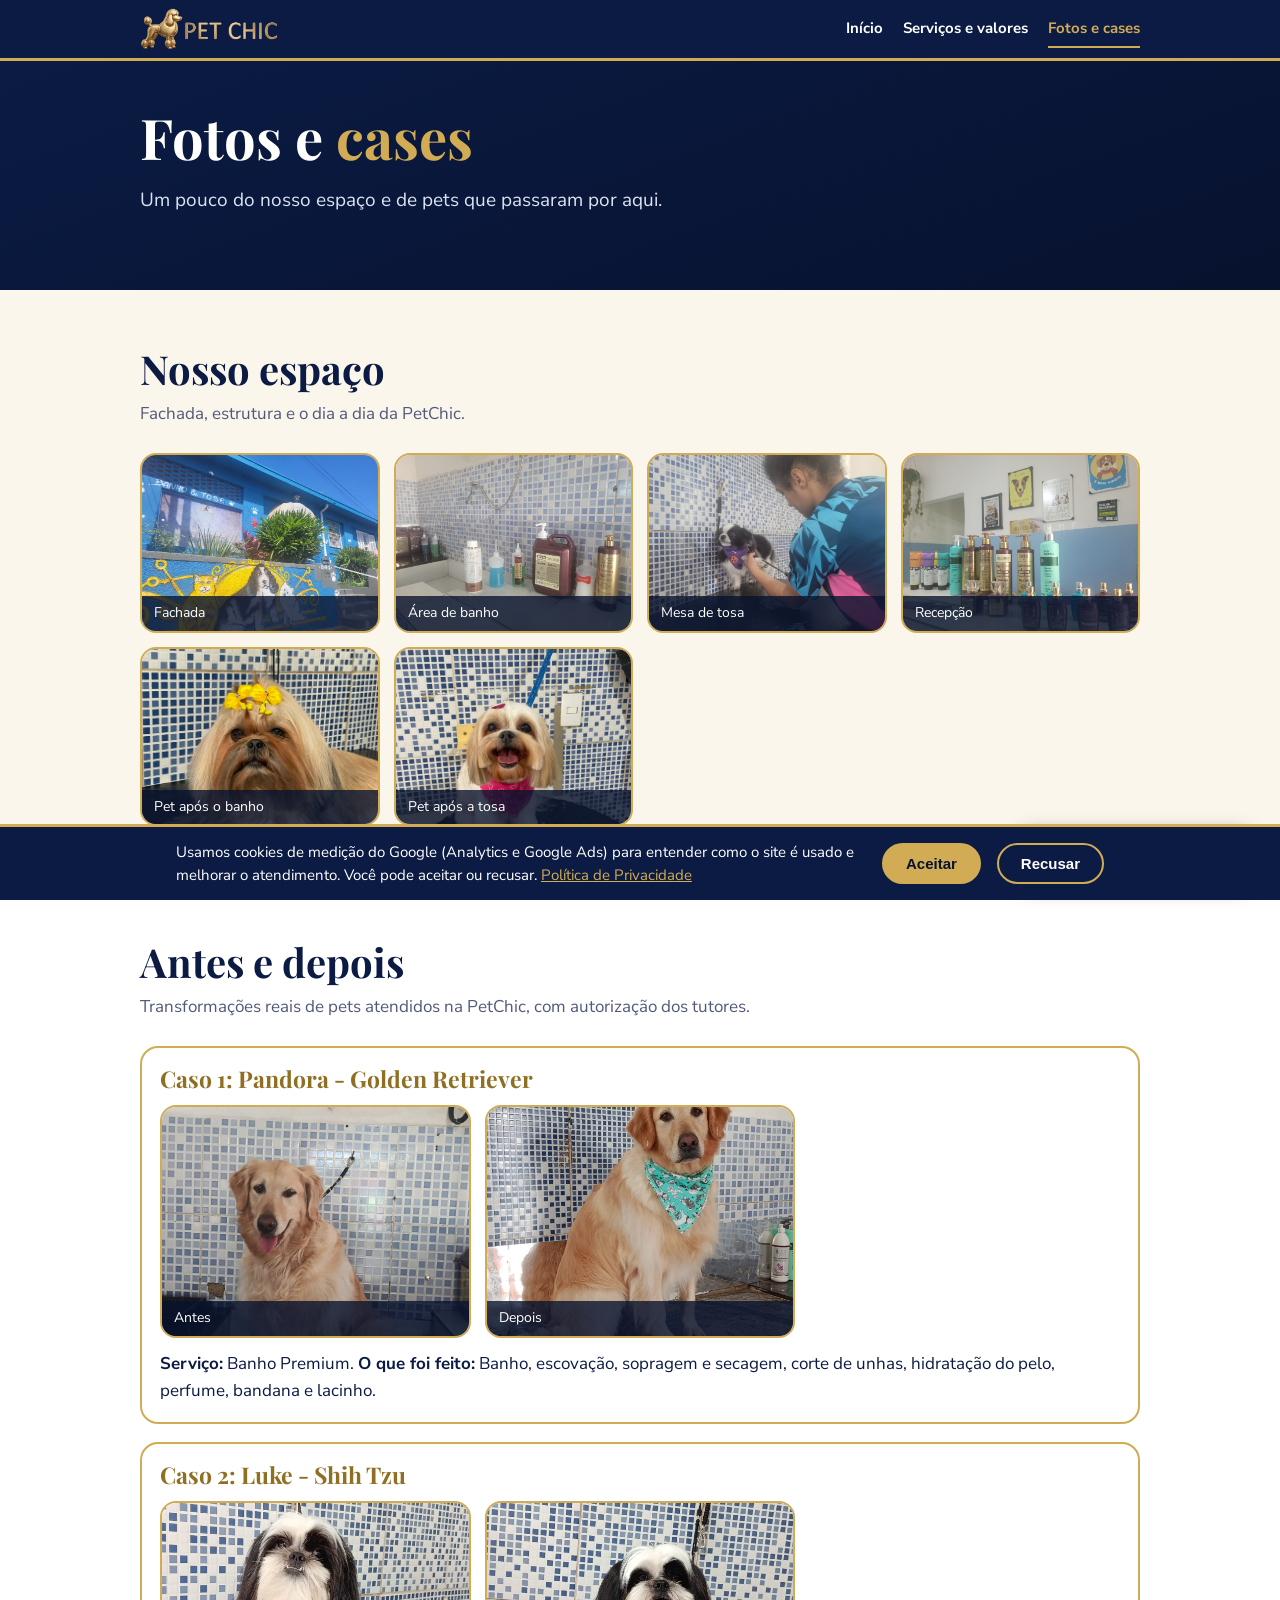
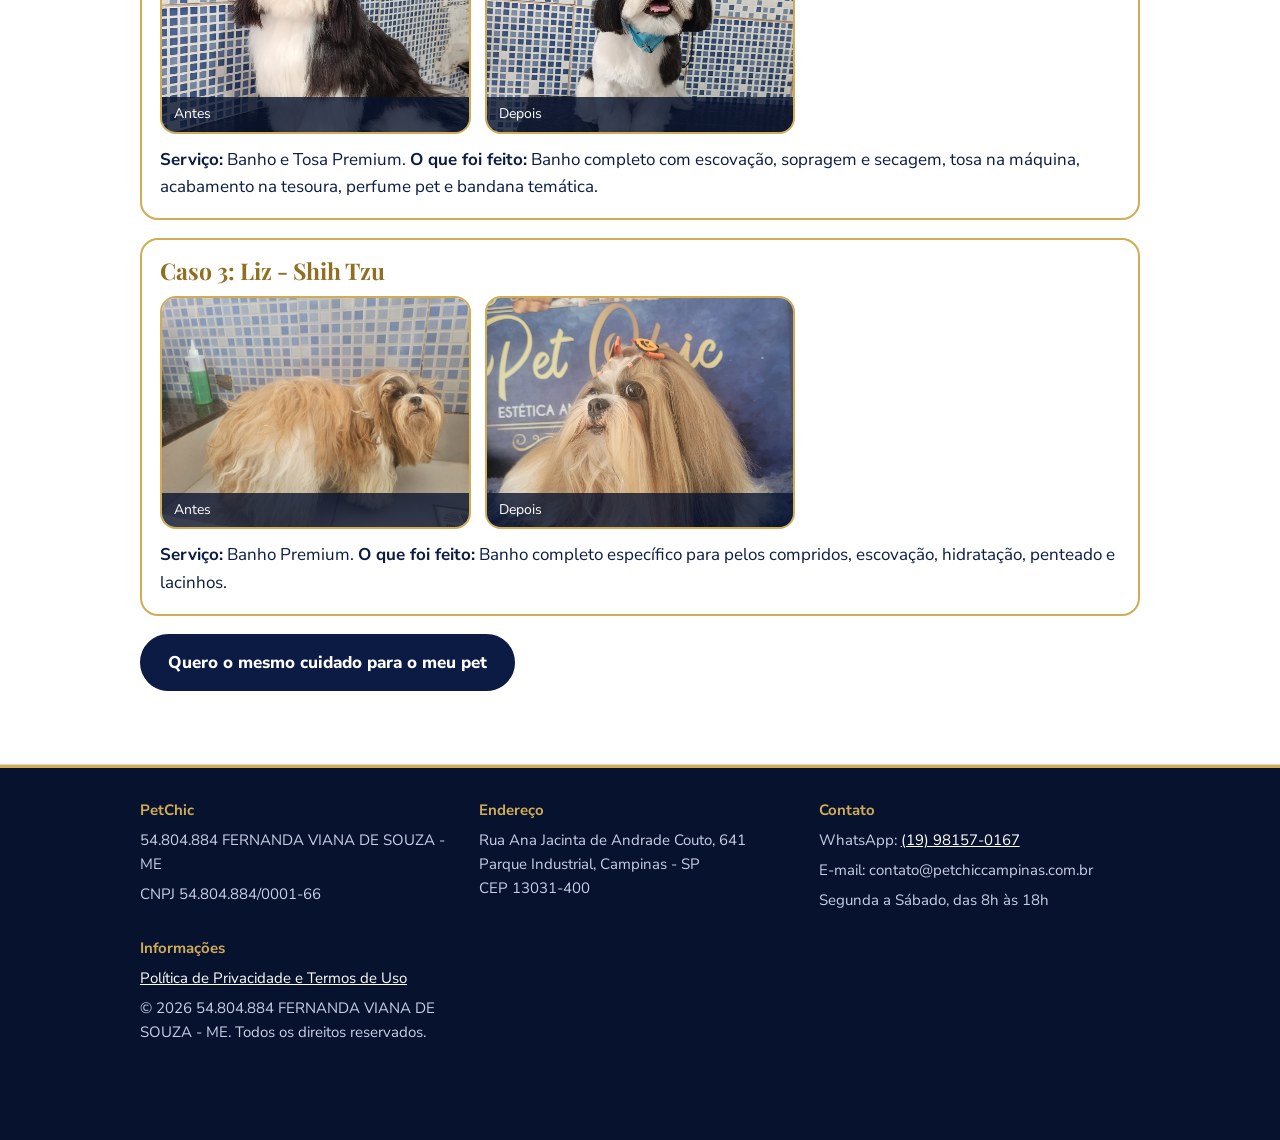
==== commit 30a6ba8c: "Update fotos-e-cases.html" ====
--- a/fotos-e-cases.html
+++ b/fotos-e-cases.html
@@ -21,7 +21,7 @@
 <header><div class="wrap"><a href="index.html"><img src="assets/logo.png" alt="PetChic - banho e tosa"></a><nav aria-label="Principal"><a href="index.html">Início</a><a href="servicos.html">Serviços e valores</a><a href="fotos-e-cases.html" aria-current="page">Fotos e cases</a></nav></div></header>
 <main><div class="hero s"><div class="wrap"><h1>Fotos e <em>cases</em></h1><p>Um pouco do nosso espaço e de pets que passaram por aqui.</p></div></div>
 <section><div class="wrap"><h2>Nosso espaço</h2><p class="lead">Fachada, estrutura e o dia a dia da PetChic.</p>
-<div class="gal"><figure class="ph"><img src="assets/fotos/espaco-01.jpeg" alt="Fachada com grafite" loading="lazy" onerror="this.parentNode.classList.add('empty')"><figcaption>Fachada</figcaption></figure><figure class="ph"><img src="assets/fotos/espaco-02.jpeg" alt="Área de banho" loading="lazy" onerror="this.parentNode.classList.add('empty')"><figcaption>Área de banho</figcaption></figure><figure class="ph"><img src="assets/fotos/espaco-03.jpeg" alt="Mesa de tosa" loading="lazy" onerror="this.parentNode.classList.add('empty')"><figcaption>Mesa de tosa</figcaption></figure><figure class="ph"><img src="assets/fotos/espaco-04.jpeg" alt="Recepção" loading="lazy" onerror="this.parentNode.classList.add('empty')"><figcaption>Recepção</figcaption></figure><figure class="ph"><img src="assets/fotos/pet-01.jpg" alt="Pet após o banho" loading="lazy" onerror="this.parentNode.classList.add('empty')"><figcaption>Pet após o banho</figcaption></figure><figure class="ph"><img src="assets/fotos/pet-02.jpg" alt="Pet após a tosa" loading="lazy" onerror="this.parentNode.classList.add('empty')"><figcaption>Pet após a tosa</figcaption></figure></div></div></section>
+<div class="gal"><figure class="ph"><img src="assets/fotos/espaco-01.jpeg" alt="Fachada com grafite" loading="lazy" onerror="this.parentNode.classList.add('empty')"><figcaption>Fachada</figcaption></figure><figure class="ph"><img src="assets/fotos/espaco-02.jpeg" alt="Área de banho" loading="lazy" onerror="this.parentNode.classList.add('empty')"><figcaption>Área de banho</figcaption></figure><figure class="ph"><img src="assets/fotos/espaco-03.jpeg" alt="Mesa de tosa" loading="lazy" onerror="this.parentNode.classList.add('empty')"><figcaption>Mesa de tosa</figcaption></figure><figure class="ph"><img src="assets/fotos/espaco-04.jpeg" alt="Recepção" loading="lazy" onerror="this.parentNode.classList.add('empty')"><figcaption>Recepção</figcaption></figure><figure class="ph"><img src="assets/fotos/pet-01.jpeg" alt="Pet após o banho" loading="lazy" onerror="this.parentNode.classList.add('empty')"><figcaption>Pet após o banho</figcaption></figure><figure class="ph"><img src="assets/fotos/pet-02.jpeg" alt="Pet após a tosa" loading="lazy" onerror="this.parentNode.classList.add('empty')"><figcaption>Pet após a tosa</figcaption></figure></div></div></section>
 <section class="alt"><div class="wrap"><h2>Antes e depois</h2><p class="lead">Transformações reais de pets atendidos na PetChic, com autorização dos tutores.</p><div class="case"><h3>Caso 1: Pandora - Golden Retriever</h3><div class="gal"><figure class="ph"><img src="assets/fotos/case1-antes.jpeg" alt="Antes" loading="lazy" onerror="this.parentNode.classList.add('empty')"><figcaption>Antes</figcaption></figure><figure class="ph"><img src="assets/fotos/case1-depois.jpeg" alt="Depois" loading="lazy" onerror="this.parentNode.classList.add('empty')"><figcaption>Depois</figcaption></figure></div><p><b>Serviço:</b> Banho Premium. <b>O que foi feito:</b> Banho, escovação, sopragem e secagem, corte de unhas, hidratação do pelo, perfume, bandana e lacinho.</p></div><div class="case"><h3>Caso 2: Luke - Shih Tzu</h3><div class="gal"><figure class="ph"><img src="assets/fotos/case2-antes.jpeg" alt="Antes" loading="lazy" onerror="this.parentNode.classList.add('empty')"><figcaption>Antes</figcaption></figure><figure class="ph"><img src="assets/fotos/case2-depois.jpeg" alt="Depois" loading="lazy" onerror="this.parentNode.classList.add('empty')"><figcaption>Depois</figcaption></figure></div><p><b>Serviço:</b> Banho e Tosa Premium. <b>O que foi feito:</b> Banho completo com escovação, sopragem e secagem, tosa na máquina, acabamento na tesoura, perfume pet e bandana temática.</p></div><div class="case"><h3>Caso 3: Liz - Shih Tzu</h3><div class="gal"><figure class="ph"><img src="assets/fotos/case3-antes.jpeg" alt="Antes" loading="lazy" onerror="this.parentNode.classList.add('empty')"><figcaption>Antes</figcaption></figure><figure class="ph"><img src="assets/fotos/case3-depois.jpeg" alt="Depois" loading="lazy" onerror="this.parentNode.classList.add('empty')"><figcaption>Depois</figcaption></figure></div><p><b>Serviço:</b> Banho Premium. <b>O que foi feito:</b> Banho completo específico para pelos compridos, escovação, hidratação, penteado e lacinhos.</p></div>
 <p><a class="btn n" href="https://wa.me/5519981570167?text=Ol%C3%A1%21%20Vim%20pelo%20site%20da%20PetChic%20e%20gostaria%20de%20agendar%20um%20atendimento." target="_blank" rel="noopener">Quero o mesmo cuidado para o meu pet</a></p></div></section></main>
 <footer><div class="wrap">
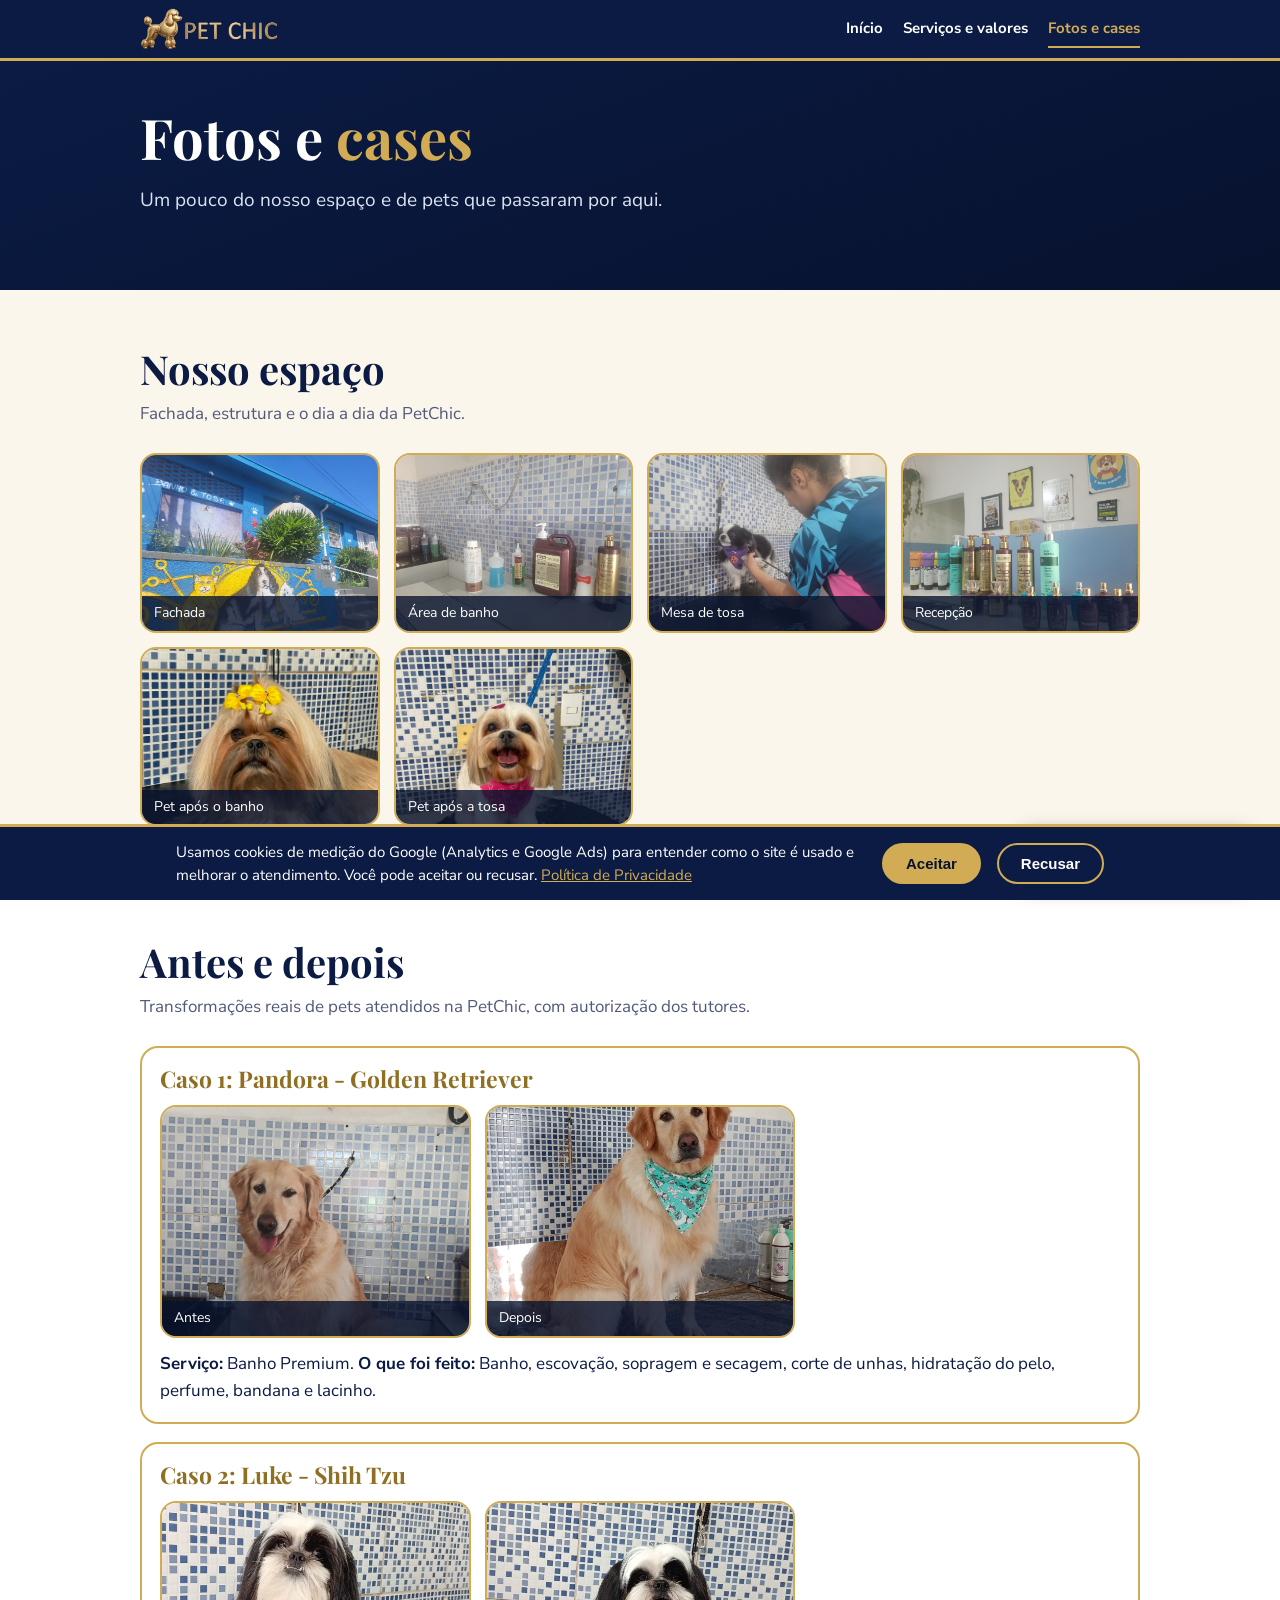
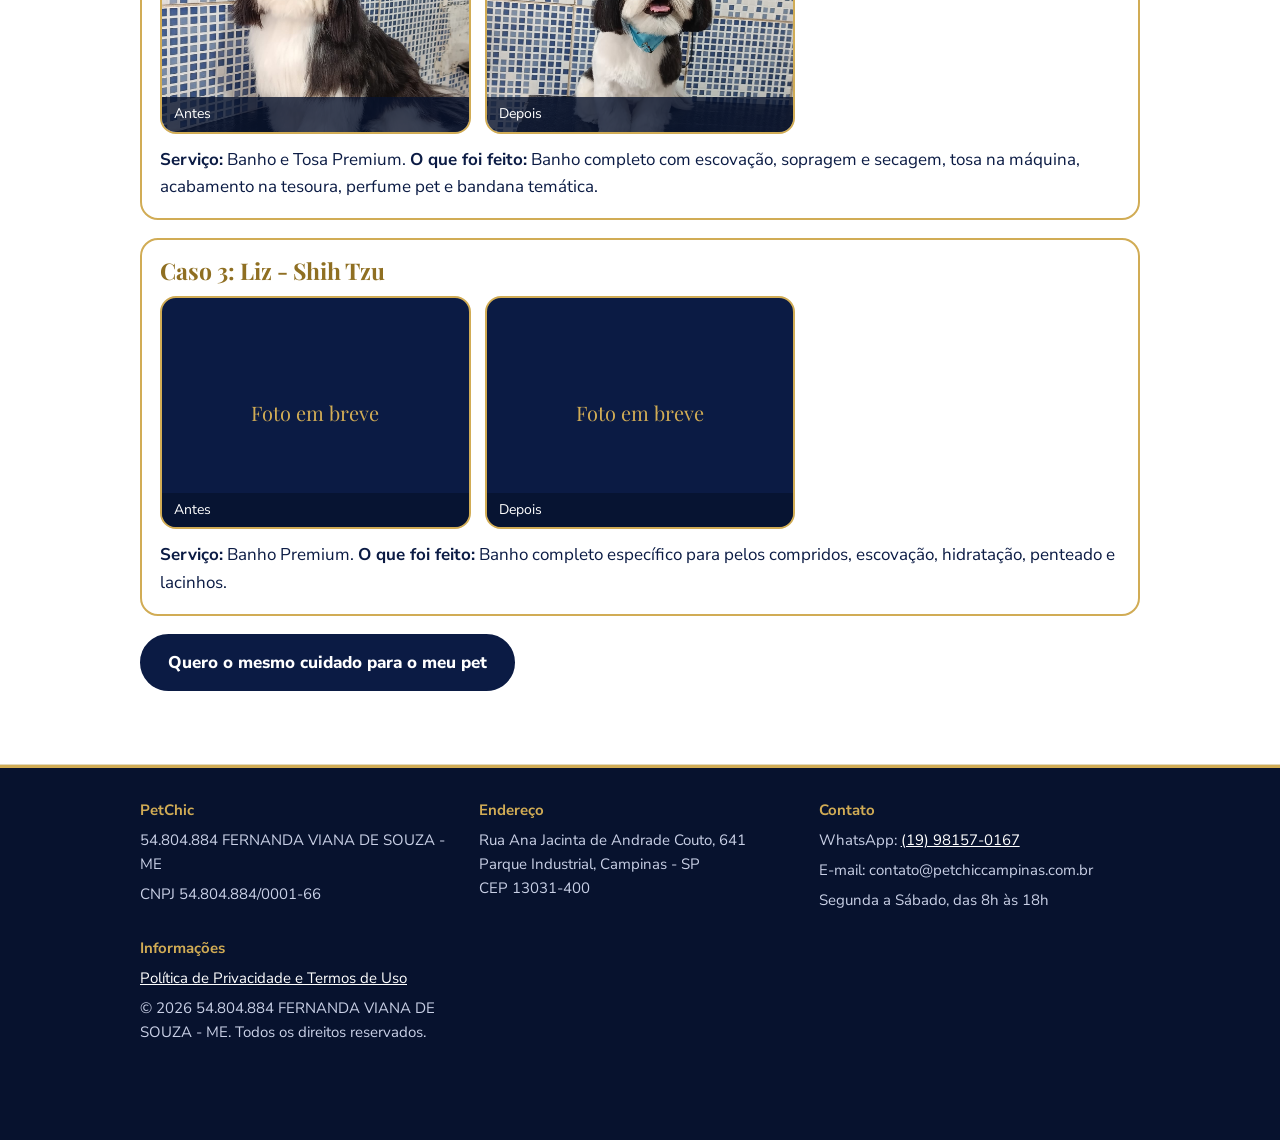
==== commit c09ec648: "Update fotos-e-cases.html" ====
--- a/fotos-e-cases.html
+++ b/fotos-e-cases.html
@@ -22,7 +22,7 @@
 <main><div class="hero s"><div class="wrap"><h1>Fotos e <em>cases</em></h1><p>Um pouco do nosso espaço e de pets que passaram por aqui.</p></div></div>
 <section><div class="wrap"><h2>Nosso espaço</h2><p class="lead">Fachada, estrutura e o dia a dia da PetChic.</p>
 <div class="gal"><figure class="ph"><img src="assets/fotos/espaco-01.jpeg" alt="Fachada com grafite" loading="lazy" onerror="this.parentNode.classList.add('empty')"><figcaption>Fachada</figcaption></figure><figure class="ph"><img src="assets/fotos/espaco-02.jpeg" alt="Área de banho" loading="lazy" onerror="this.parentNode.classList.add('empty')"><figcaption>Área de banho</figcaption></figure><figure class="ph"><img src="assets/fotos/espaco-03.jpeg" alt="Mesa de tosa" loading="lazy" onerror="this.parentNode.classList.add('empty')"><figcaption>Mesa de tosa</figcaption></figure><figure class="ph"><img src="assets/fotos/espaco-04.jpeg" alt="Recepção" loading="lazy" onerror="this.parentNode.classList.add('empty')"><figcaption>Recepção</figcaption></figure><figure class="ph"><img src="assets/fotos/pet-01.jpeg" alt="Pet após o banho" loading="lazy" onerror="this.parentNode.classList.add('empty')"><figcaption>Pet após o banho</figcaption></figure><figure class="ph"><img src="assets/fotos/pet-02.jpeg" alt="Pet após a tosa" loading="lazy" onerror="this.parentNode.classList.add('empty')"><figcaption>Pet após a tosa</figcaption></figure></div></div></section>
-<section class="alt"><div class="wrap"><h2>Antes e depois</h2><p class="lead">Transformações reais de pets atendidos na PetChic, com autorização dos tutores.</p><div class="case"><h3>Caso 1: Pandora - Golden Retriever</h3><div class="gal"><figure class="ph"><img src="assets/fotos/case1-antes.jpeg" alt="Antes" loading="lazy" onerror="this.parentNode.classList.add('empty')"><figcaption>Antes</figcaption></figure><figure class="ph"><img src="assets/fotos/case1-depois.jpeg" alt="Depois" loading="lazy" onerror="this.parentNode.classList.add('empty')"><figcaption>Depois</figcaption></figure></div><p><b>Serviço:</b> Banho Premium. <b>O que foi feito:</b> Banho, escovação, sopragem e secagem, corte de unhas, hidratação do pelo, perfume, bandana e lacinho.</p></div><div class="case"><h3>Caso 2: Luke - Shih Tzu</h3><div class="gal"><figure class="ph"><img src="assets/fotos/case2-antes.jpeg" alt="Antes" loading="lazy" onerror="this.parentNode.classList.add('empty')"><figcaption>Antes</figcaption></figure><figure class="ph"><img src="assets/fotos/case2-depois.jpeg" alt="Depois" loading="lazy" onerror="this.parentNode.classList.add('empty')"><figcaption>Depois</figcaption></figure></div><p><b>Serviço:</b> Banho e Tosa Premium. <b>O que foi feito:</b> Banho completo com escovação, sopragem e secagem, tosa na máquina, acabamento na tesoura, perfume pet e bandana temática.</p></div><div class="case"><h3>Caso 3: Liz - Shih Tzu</h3><div class="gal"><figure class="ph"><img src="assets/fotos/case3-antes.jpeg" alt="Antes" loading="lazy" onerror="this.parentNode.classList.add('empty')"><figcaption>Antes</figcaption></figure><figure class="ph"><img src="assets/fotos/case3-depois.jpeg" alt="Depois" loading="lazy" onerror="this.parentNode.classList.add('empty')"><figcaption>Depois</figcaption></figure></div><p><b>Serviço:</b> Banho Premium. <b>O que foi feito:</b> Banho completo específico para pelos compridos, escovação, hidratação, penteado e lacinhos.</p></div>
+<section class="alt"><div class="wrap"><h2>Antes e depois</h2><p class="lead">Transformações reais de pets atendidos na PetChic, com autorização dos tutores.</p><div class="case"><h3>Caso 1: Pandora - Golden Retriever</h3><div class="gal"><figure class="ph"><img src="assets/fotos/case1-antes.jpeg" alt="Antes" loading="lazy" onerror="this.parentNode.classList.add('empty')"><figcaption>Antes</figcaption></figure><figure class="ph"><img src="assets/fotos/case1-depois.jpeg" alt="Depois" loading="lazy" onerror="this.parentNode.classList.add('empty')"><figcaption>Depois</figcaption></figure></div><p><b>Serviço:</b> Banho Premium. <b>O que foi feito:</b> Banho, escovação, sopragem e secagem, corte de unhas, hidratação do pelo, perfume, bandana e lacinho.</p></div><div class="case"><h3>Caso 2: Luke - Shih Tzu</h3><div class="gal"><figure class="ph"><img src="assets/fotos/case2-antes.jpeg" alt="Antes" loading="lazy" onerror="this.parentNode.classList.add('empty')"><figcaption>Antes</figcaption></figure><figure class="ph"><img src="assets/fotos/case2-depois.jpeg" alt="Depois" loading="lazy" onerror="this.parentNode.classList.add('empty')"><figcaption>Depois</figcaption></figure></div><p><b>Serviço:</b> Banho e Tosa Premium. <b>O que foi feito:</b> Banho completo com escovação, sopragem e secagem, tosa na máquina, acabamento na tesoura, perfume pet e bandana temática.</p></div><div class="case"><h3>Caso 3: Liz - Shih Tzu</h3><div class="gal"><figure class="ph"><img src="assets/fotos/case3-antes.jpg" alt="Antes" loading="lazy" onerror="this.parentNode.classList.add('empty')"><figcaption>Antes</figcaption></figure><figure class="ph"><img src="assets/fotos/case3-depois.jpg" alt="Depois" loading="lazy" onerror="this.parentNode.classList.add('empty')"><figcaption>Depois</figcaption></figure></div><p><b>Serviço:</b> Banho Premium. <b>O que foi feito:</b> Banho completo específico para pelos compridos, escovação, hidratação, penteado e lacinhos.</p></div>
 <p><a class="btn n" href="https://wa.me/5519981570167?text=Ol%C3%A1%21%20Vim%20pelo%20site%20da%20PetChic%20e%20gostaria%20de%20agendar%20um%20atendimento." target="_blank" rel="noopener">Quero o mesmo cuidado para o meu pet</a></p></div></section></main>
 <footer><div class="wrap">
 <div><p><b>PetChic</b></p><p>54.804.884 FERNANDA VIANA DE SOUZA - ME</p><p>CNPJ 54.804.884/0001-66</p></div>
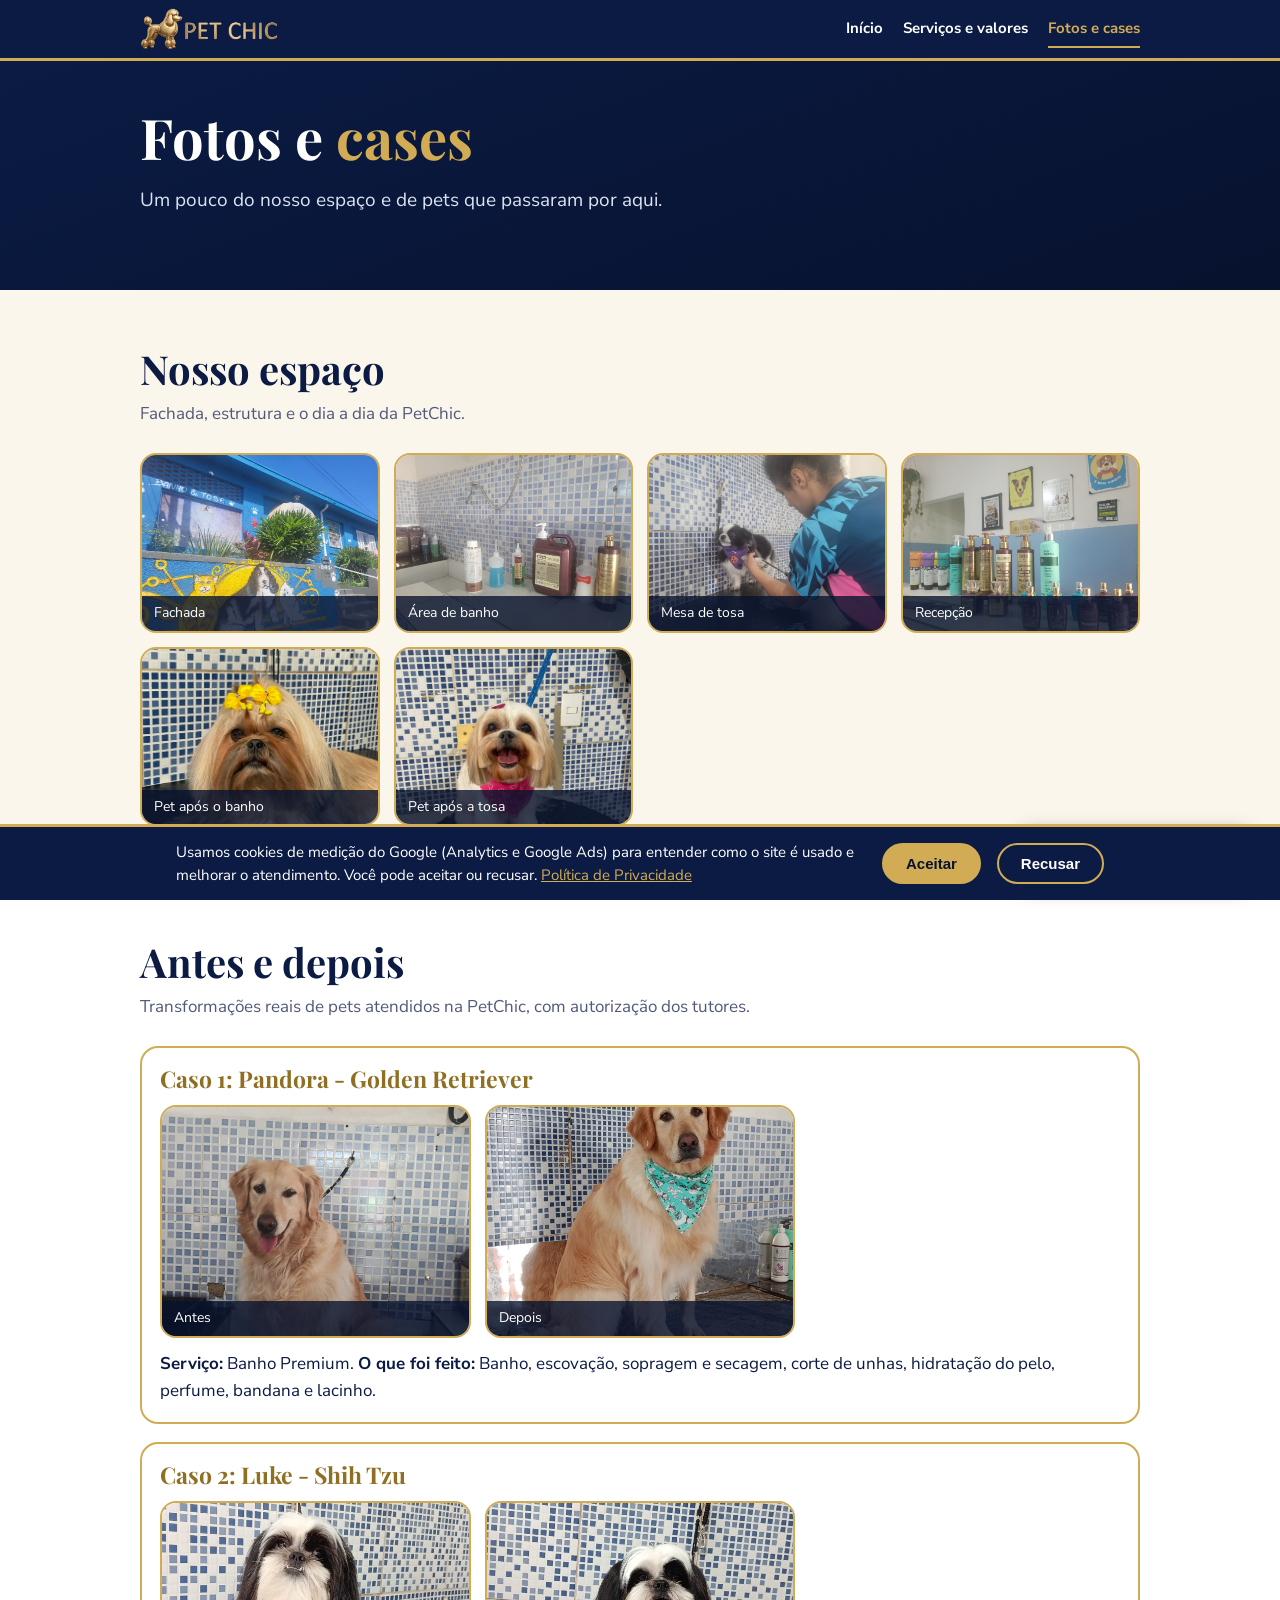
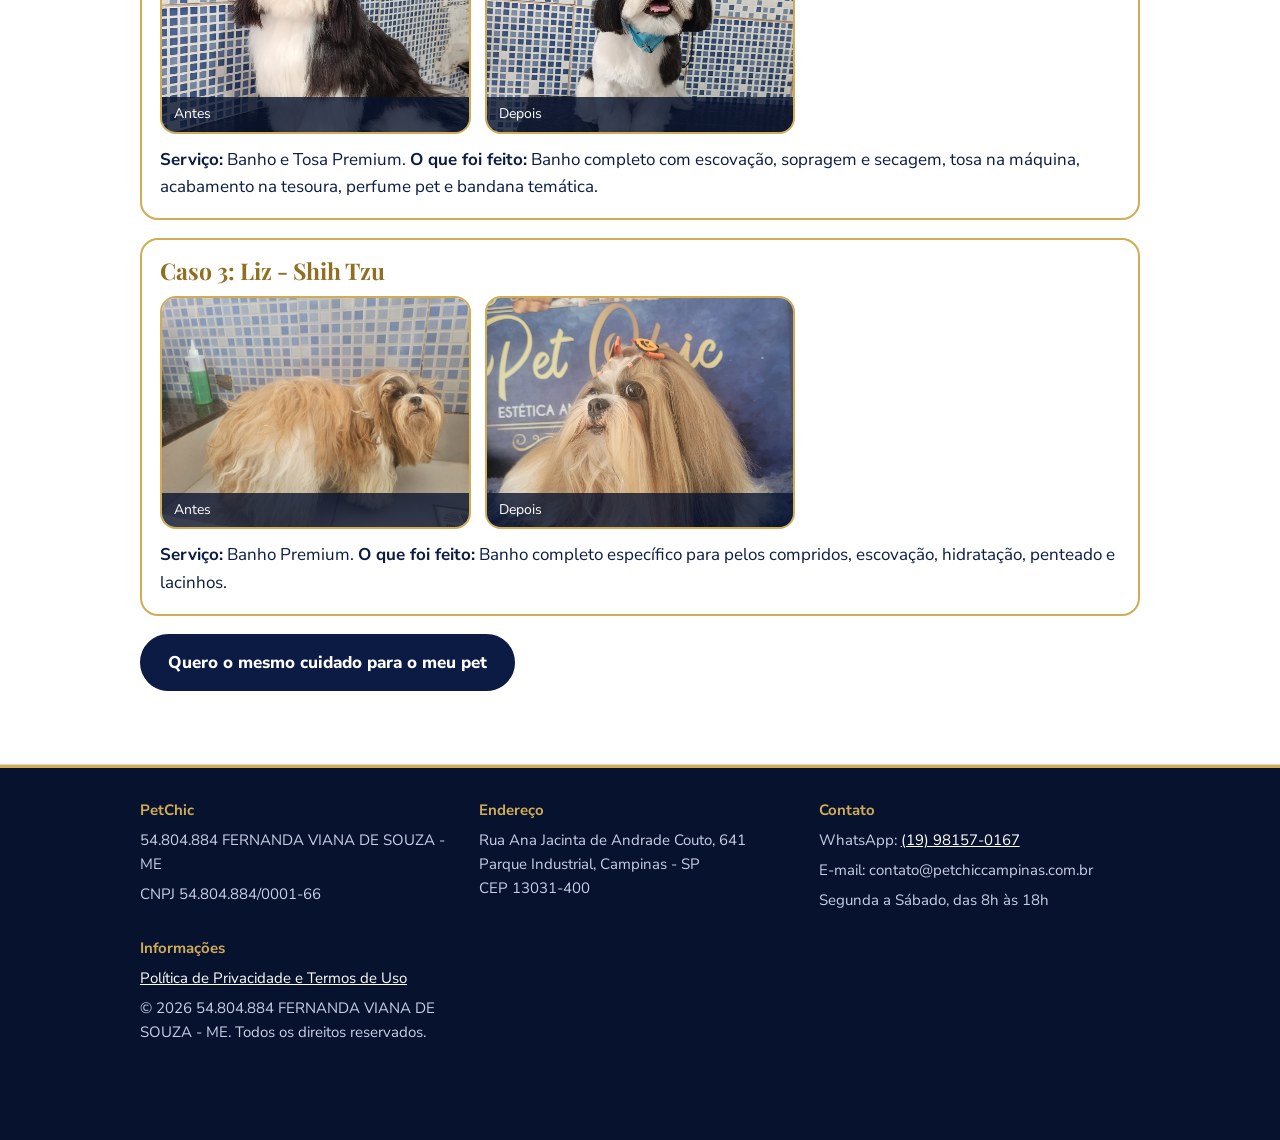
==== commit 335d78ee: "Update fotos-e-cases.html" ====
--- a/fotos-e-cases.html
+++ b/fotos-e-cases.html
@@ -22,7 +22,7 @@
 <main><div class="hero s"><div class="wrap"><h1>Fotos e <em>cases</em></h1><p>Um pouco do nosso espaço e de pets que passaram por aqui.</p></div></div>
 <section><div class="wrap"><h2>Nosso espaço</h2><p class="lead">Fachada, estrutura e o dia a dia da PetChic.</p>
 <div class="gal"><figure class="ph"><img src="assets/fotos/espaco-01.jpeg" alt="Fachada com grafite" loading="lazy" onerror="this.parentNode.classList.add('empty')"><figcaption>Fachada</figcaption></figure><figure class="ph"><img src="assets/fotos/espaco-02.jpeg" alt="Área de banho" loading="lazy" onerror="this.parentNode.classList.add('empty')"><figcaption>Área de banho</figcaption></figure><figure class="ph"><img src="assets/fotos/espaco-03.jpeg" alt="Mesa de tosa" loading="lazy" onerror="this.parentNode.classList.add('empty')"><figcaption>Mesa de tosa</figcaption></figure><figure class="ph"><img src="assets/fotos/espaco-04.jpeg" alt="Recepção" loading="lazy" onerror="this.parentNode.classList.add('empty')"><figcaption>Recepção</figcaption></figure><figure class="ph"><img src="assets/fotos/pet-01.jpeg" alt="Pet após o banho" loading="lazy" onerror="this.parentNode.classList.add('empty')"><figcaption>Pet após o banho</figcaption></figure><figure class="ph"><img src="assets/fotos/pet-02.jpeg" alt="Pet após a tosa" loading="lazy" onerror="this.parentNode.classList.add('empty')"><figcaption>Pet após a tosa</figcaption></figure></div></div></section>
-<section class="alt"><div class="wrap"><h2>Antes e depois</h2><p class="lead">Transformações reais de pets atendidos na PetChic, com autorização dos tutores.</p><div class="case"><h3>Caso 1: Pandora - Golden Retriever</h3><div class="gal"><figure class="ph"><img src="assets/fotos/case1-antes.jpeg" alt="Antes" loading="lazy" onerror="this.parentNode.classList.add('empty')"><figcaption>Antes</figcaption></figure><figure class="ph"><img src="assets/fotos/case1-depois.jpeg" alt="Depois" loading="lazy" onerror="this.parentNode.classList.add('empty')"><figcaption>Depois</figcaption></figure></div><p><b>Serviço:</b> Banho Premium. <b>O que foi feito:</b> Banho, escovação, sopragem e secagem, corte de unhas, hidratação do pelo, perfume, bandana e lacinho.</p></div><div class="case"><h3>Caso 2: Luke - Shih Tzu</h3><div class="gal"><figure class="ph"><img src="assets/fotos/case2-antes.jpeg" alt="Antes" loading="lazy" onerror="this.parentNode.classList.add('empty')"><figcaption>Antes</figcaption></figure><figure class="ph"><img src="assets/fotos/case2-depois.jpeg" alt="Depois" loading="lazy" onerror="this.parentNode.classList.add('empty')"><figcaption>Depois</figcaption></figure></div><p><b>Serviço:</b> Banho e Tosa Premium. <b>O que foi feito:</b> Banho completo com escovação, sopragem e secagem, tosa na máquina, acabamento na tesoura, perfume pet e bandana temática.</p></div><div class="case"><h3>Caso 3: Liz - Shih Tzu</h3><div class="gal"><figure class="ph"><img src="assets/fotos/case3-antes.jpg" alt="Antes" loading="lazy" onerror="this.parentNode.classList.add('empty')"><figcaption>Antes</figcaption></figure><figure class="ph"><img src="assets/fotos/case3-depois.jpg" alt="Depois" loading="lazy" onerror="this.parentNode.classList.add('empty')"><figcaption>Depois</figcaption></figure></div><p><b>Serviço:</b> Banho Premium. <b>O que foi feito:</b> Banho completo específico para pelos compridos, escovação, hidratação, penteado e lacinhos.</p></div>
+<section class="alt"><div class="wrap"><h2>Antes e depois</h2><p class="lead">Transformações reais de pets atendidos na PetChic, com autorização dos tutores.</p><div class="case"><h3>Caso 1: Pandora - Golden Retriever</h3><div class="gal"><figure class="ph"><img src="assets/fotos/case1-antes.jpeg" alt="Antes" loading="lazy" onerror="this.parentNode.classList.add('empty')"><figcaption>Antes</figcaption></figure><figure class="ph"><img src="assets/fotos/case1-depois.jpeg" alt="Depois" loading="lazy" onerror="this.parentNode.classList.add('empty')"><figcaption>Depois</figcaption></figure></div><p><b>Serviço:</b> Banho Premium. <b>O que foi feito:</b> Banho, escovação, sopragem e secagem, corte de unhas, hidratação do pelo, perfume, bandana e lacinho.</p></div><div class="case"><h3>Caso 2: Luke - Shih Tzu</h3><div class="gal"><figure class="ph"><img src="assets/fotos/case2-antes.jpeg" alt="Antes" loading="lazy" onerror="this.parentNode.classList.add('empty')"><figcaption>Antes</figcaption></figure><figure class="ph"><img src="assets/fotos/case2-depois.jpeg" alt="Depois" loading="lazy" onerror="this.parentNode.classList.add('empty')"><figcaption>Depois</figcaption></figure></div><p><b>Serviço:</b> Banho e Tosa Premium. <b>O que foi feito:</b> Banho completo com escovação, sopragem e secagem, tosa na máquina, acabamento na tesoura, perfume pet e bandana temática.</p></div><div class="case"><h3>Caso 3: Liz - Shih Tzu</h3><div class="gal"><figure class="ph"><img src="assets/fotos/case3-antes.jpeg" alt="Antes" loading="lazy" onerror="this.parentNode.classList.add('empty')"><figcaption>Antes</figcaption></figure><figure class="ph"><img src="assets/fotos/case3-depois.jpeg" alt="Depois" loading="lazy" onerror="this.parentNode.classList.add('empty')"><figcaption>Depois</figcaption></figure></div><p><b>Serviço:</b> Banho Premium. <b>O que foi feito:</b> Banho completo específico para pelos compridos, escovação, hidratação, penteado e lacinhos.</p></div>
 <p><a class="btn n" href="https://wa.me/5519981570167?text=Ol%C3%A1%21%20Vim%20pelo%20site%20da%20PetChic%20e%20gostaria%20de%20agendar%20um%20atendimento." target="_blank" rel="noopener">Quero o mesmo cuidado para o meu pet</a></p></div></section></main>
 <footer><div class="wrap">
 <div><p><b>PetChic</b></p><p>54.804.884 FERNANDA VIANA DE SOUZA - ME</p><p>CNPJ 54.804.884/0001-66</p></div>
